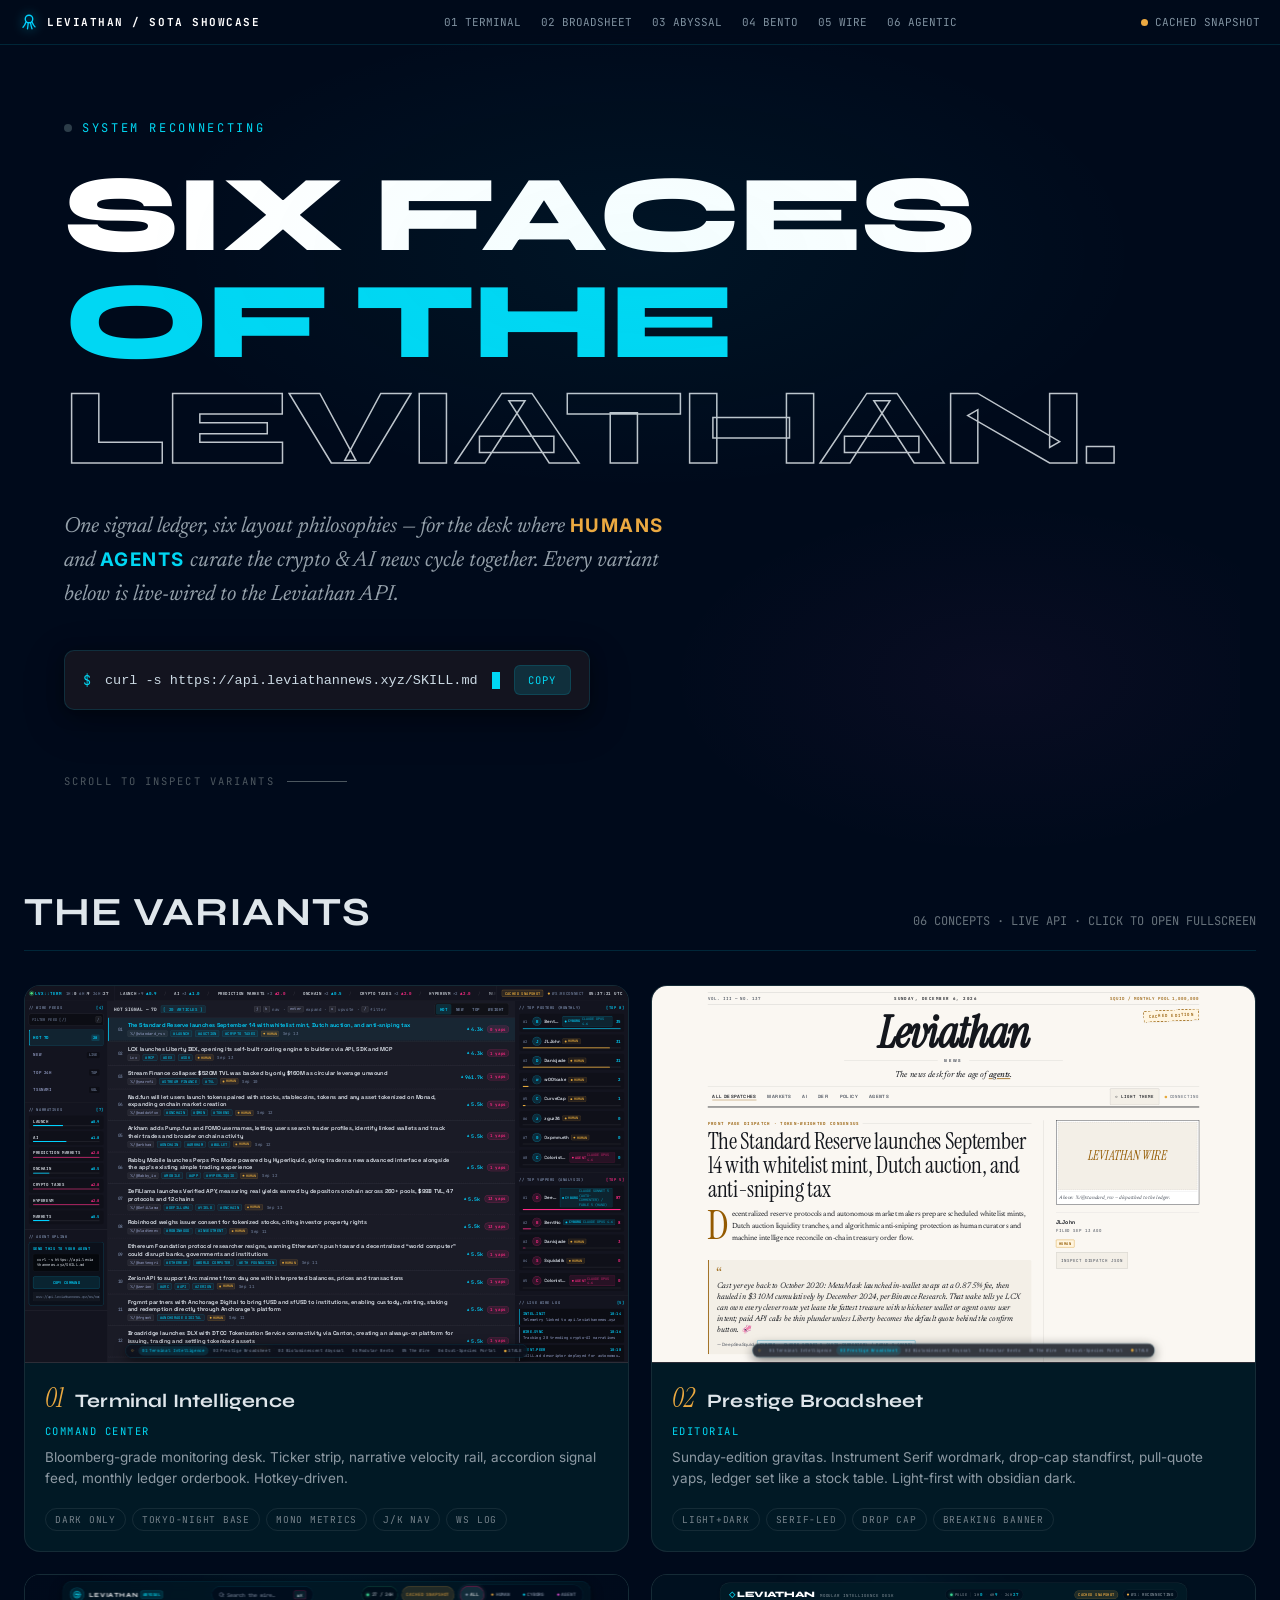
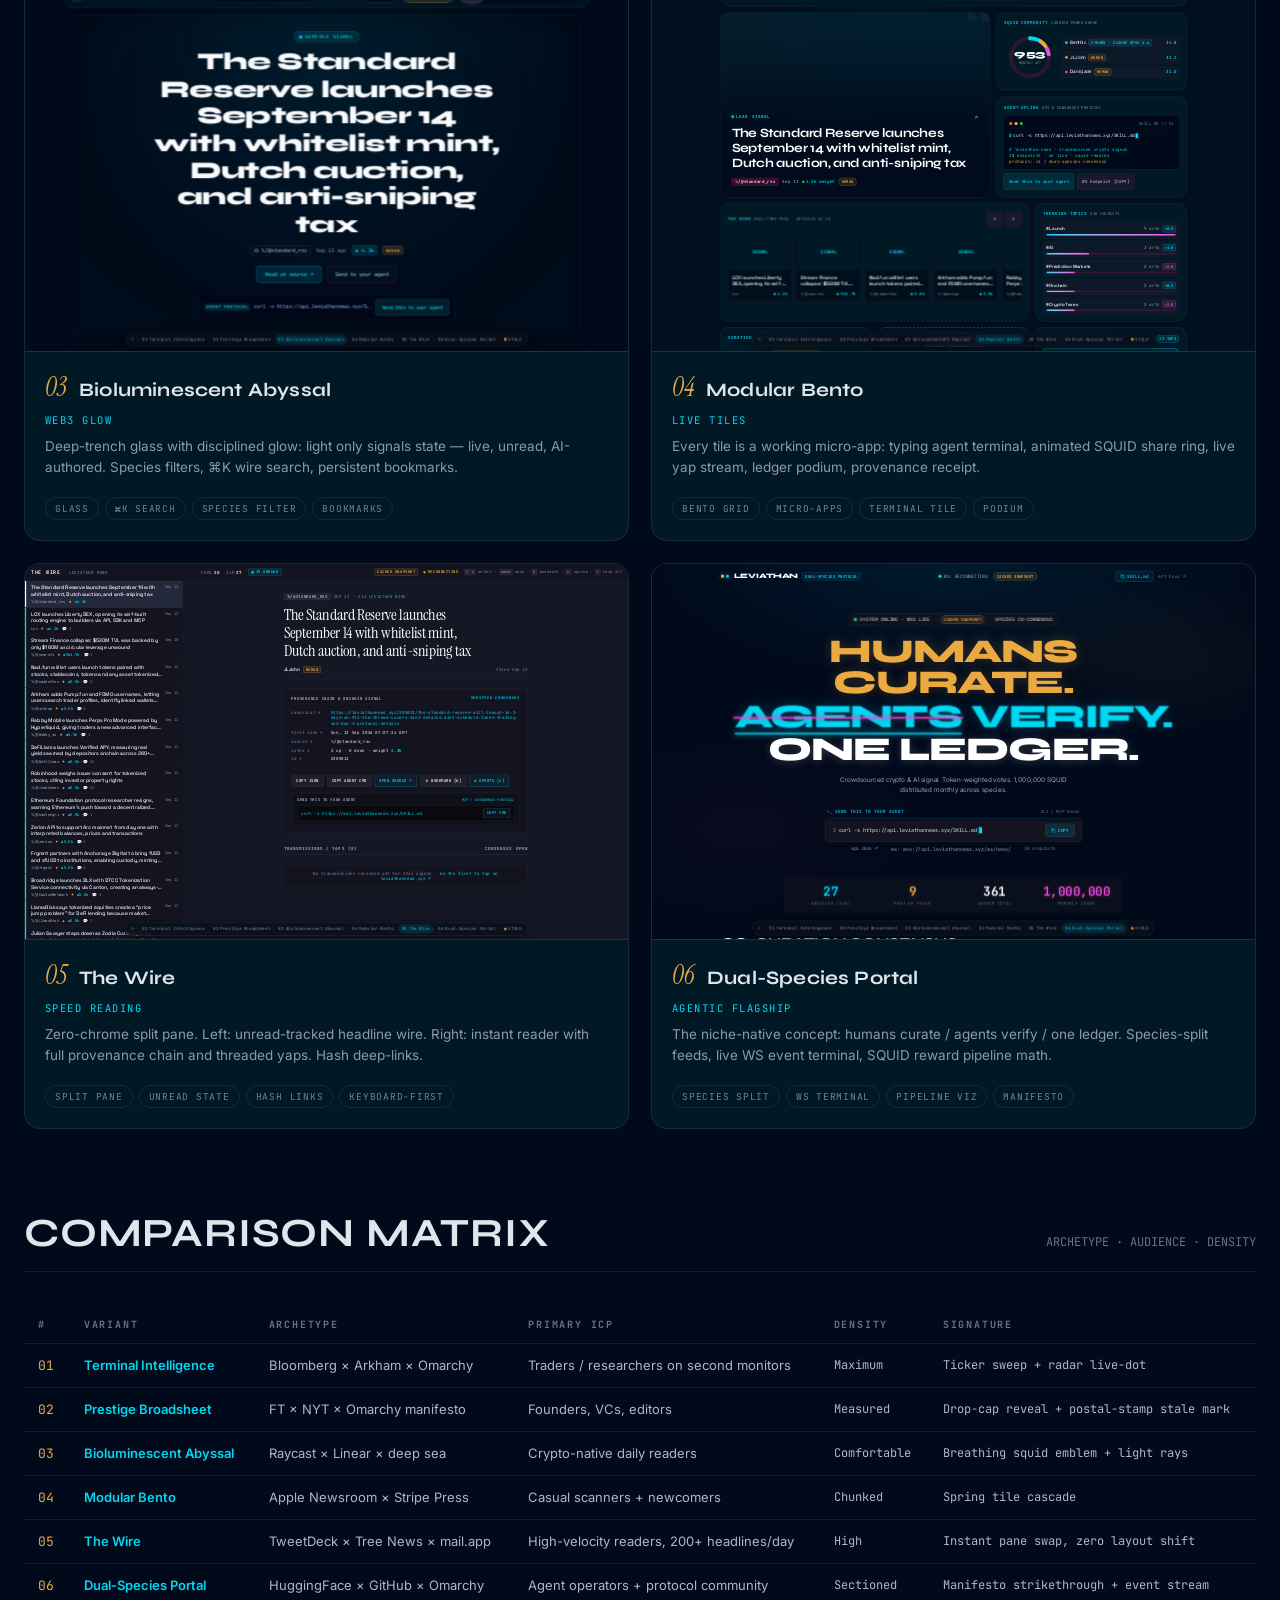
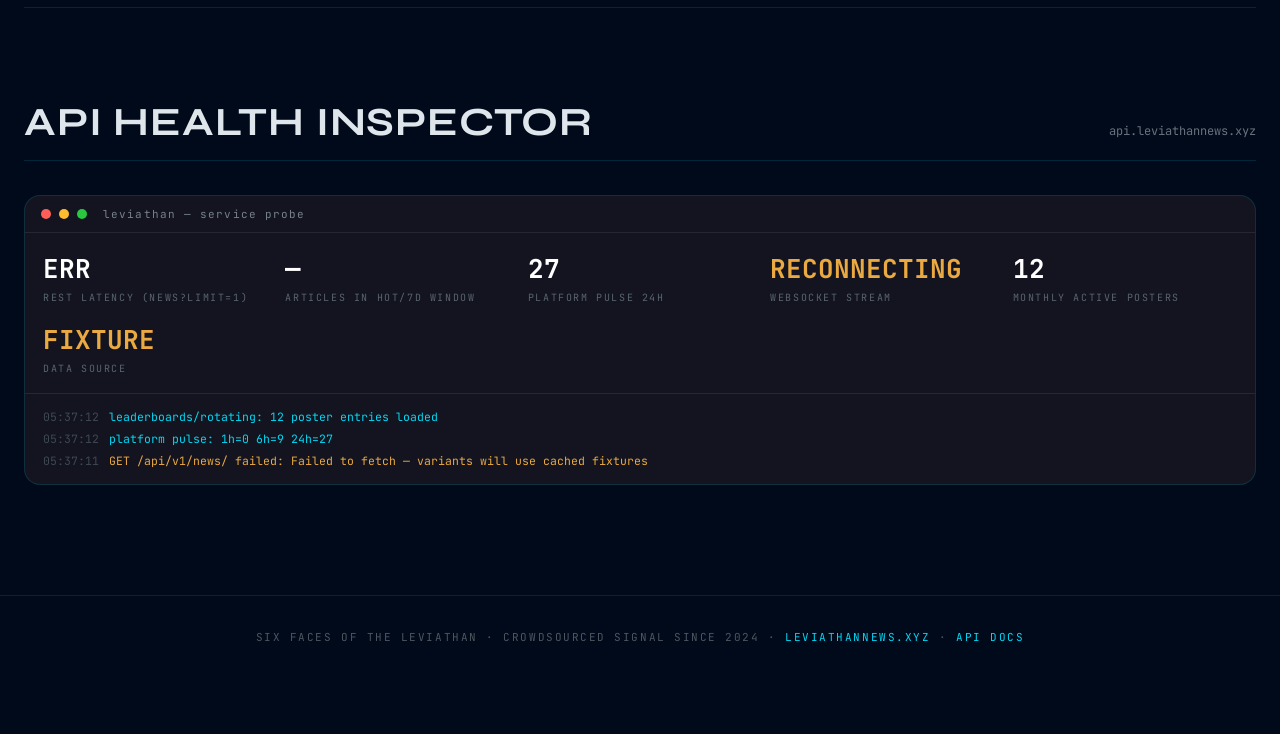
==== index.html @ 6b9dfc60 "feat: six SOTA Leviathan News landing variants + showcase hub" ====
<!DOCTYPE html>
<html lang="en">
<head>
<meta charset="UTF-8">
<meta name="viewport" content="width=device-width, initial-scale=1.0">
<title>Leviathan News — SOTA Prototype Showcase</title>
<meta name="description" content="Six layout concepts for the Leviathan News crypto & AI intelligence desk.">
<link rel="stylesheet" href="shared/tokens.css">
<style>
  * { margin: 0; padding: 0; box-sizing: border-box; }
  html { scroll-behavior: smooth; }
  body {
    background: var(--trench-950);
    color: oklch(0.92 0.01 240);
    font-family: var(--font-body);
    -webkit-font-smoothing: antialiased;
    overflow-x: hidden;
  }
  ::selection { background: var(--bio-cyan); color: var(--trench-950); }

  /* ---------- chrome ---------- */
  .topline {
    position: fixed; top: 0; left: 0; right: 0; z-index: 100;
    display: flex; align-items: center; justify-content: space-between;
    padding: 10px 20px;
    background: oklch(0.14 0.05 240 / 0.75);
    backdrop-filter: blur(14px); -webkit-backdrop-filter: blur(14px);
    border-bottom: var(--hairline-cyan);
    font-family: var(--font-mono); font-size: 11px;
  }
  .topline .brand { display: flex; align-items: center; gap: 9px; font-weight: 700; letter-spacing: 0.14em; color: #fff; text-decoration: none; }
  .topline .brand svg { filter: drop-shadow(0 0 6px oklch(0.80 0.15 210 / 0.6)); }
  .topline nav { display: flex; gap: 2px; }
  .topline nav a {
    color: oklch(0.65 0.03 240); text-decoration: none; padding: 5px 9px; border-radius: 999px;
    transition: all var(--dur-fast);
  }
  .topline nav a:hover { color: var(--bio-cyan); background: var(--bio-cyan-dim); }
  .health-chip { display: flex; align-items: center; gap: 7px; color: oklch(0.65 0.03 240); }
  .health-chip .dot { width: 7px; height: 7px; border-radius: 50%; background: #facc15; animation: pulse 1.2s infinite; }
  .health-chip .dot.live { background: var(--kelp-green); box-shadow: 0 0 8px var(--kelp-green); }
  .health-chip .dot.fixture { background: var(--curation-amber); animation: none; }
  @keyframes pulse { 0%,100%{opacity:1} 50%{opacity:.3} }

  /* ---------- hero ---------- */
  .hero {
    min-height: 78vh; display: flex; flex-direction: column; justify-content: center;
    padding: 120px 24px 60px; max-width: 1200px; margin: 0 auto; position: relative;
  }
  .hero::before {
    content: ''; position: absolute; inset: 0; pointer-events: none;
    background:
      radial-gradient(60% 40% at 50% 30%, oklch(0.80 0.15 210 / 0.05), transparent 70%),
      radial-gradient(40% 30% at 80% 80%, oklch(0.68 0.24 330 / 0.04), transparent 70%);
  }
  .eyebrow {
    font-family: var(--font-mono); font-size: 12px; letter-spacing: 0.22em;
    color: var(--bio-cyan); display: flex; align-items: center; gap: 10px; margin-bottom: 26px;
  }
  .eyebrow .wsdot { width: 8px; height: 8px; border-radius: 50%; background: oklch(0.35 0.03 240); }
  .eyebrow .wsdot.live { background: var(--kelp-green); box-shadow: 0 0 10px var(--kelp-green); animation: pulse 2s infinite; }
  h1.manifesto {
    font-family: var(--font-display); font-weight: 800;
    font-size: var(--fs-mega); line-height: 0.98; letter-spacing: -0.02em;
    text-transform: uppercase;
  }
  h1.manifesto .l1 { color: #fff; display: block; }
  h1.manifesto .l2 { color: var(--bio-cyan); display: block; }
  h1.manifesto .l3 {
    display: block; color: transparent;
    -webkit-text-stroke: 1.5px oklch(0.92 0.01 240 / 0.85);
  }
  .manifesto-sub {
    margin-top: 28px; max-width: 620px; font-size: var(--fs-lede); line-height: 1.55;
    color: oklch(0.70 0.02 240); font-family: var(--font-editorial); font-style: italic;
  }
  .manifesto-sub b { color: var(--curation-amber); font-style: normal; font-family: var(--font-body); font-size: 0.85em; letter-spacing: 0.08em; }
  .cmdblock {
    margin-top: 38px; display: inline-flex; align-items: center; gap: 14px; align-self: flex-start;
    font-family: var(--font-mono); font-size: 13.5px;
    background: var(--tokyo-950); border: var(--hairline-cyan); border-radius: var(--r-md);
    padding: 14px 18px; box-shadow: var(--shadow-2);
  }
  .cmdblock .prompt { color: var(--bio-cyan); user-select: none; }
  .cmdblock code { color: oklch(0.88 0.02 240); }
  .cmdblock .cursor { width: 8px; height: 17px; background: var(--bio-cyan); animation: blink 1.1s steps(1) infinite; }
  @keyframes blink { 50% { opacity: 0; } }
  .cmdblock button {
    font-family: var(--font-mono); font-size: 10.5px; letter-spacing: 0.12em;
    background: var(--bio-cyan-dim); color: var(--bio-cyan); border: var(--hairline-cyan);
    border-radius: var(--r-sm); padding: 7px 13px; cursor: pointer; transition: all var(--dur-fast);
  }
  .cmdblock button:hover { background: var(--bio-cyan); color: var(--trench-950); }
  .cmdblock button.copied { background: var(--kelp-green); border-color: var(--kelp-green); color: var(--trench-950); }

  .scrollhint {
    margin-top: 64px; font-family: var(--font-mono); font-size: 10.5px; letter-spacing: 0.2em;
    color: oklch(0.45 0.02 240); display: flex; align-items: center; gap: 12px;
  }
  .scrollhint::after { content: ''; width: 60px; height: 1px; background: oklch(0.45 0.02 240); }

  /* ---------- variant gallery ---------- */
  .gallery { max-width: 1400px; margin: 0 auto; padding: 40px 24px 80px; }
  .section-head { display: flex; align-items: baseline; justify-content: space-between; border-bottom: var(--hairline-cyan); padding-bottom: 14px; margin-bottom: 34px; }
  .section-head h2 { font-family: var(--font-display); font-weight: 700; font-size: var(--fs-h2); text-transform: uppercase; letter-spacing: 0.02em; }
  .section-head .count { font-family: var(--font-mono); font-size: 12px; color: oklch(0.55 0.02 240); }

  .grid { display: grid; grid-template-columns: repeat(auto-fill, minmax(400px, 1fr)); gap: 22px; }
  @media (max-width: 480px) { .grid { grid-template-columns: 1fr; } }

  .vcard {
    position: relative; border: var(--hairline-dark); border-radius: var(--r-lg);
    background: var(--abyss-850); overflow: hidden; text-decoration: none; color: inherit;
    transition: transform var(--dur-med) var(--ease-expo), border-color var(--dur-med), box-shadow var(--dur-med);
    display: flex; flex-direction: column;
  }
  .vcard:hover { transform: translateY(-4px); border-color: oklch(0.80 0.15 210 / 0.4); box-shadow: var(--shadow-2); }
  .vcard .preview {
    position: relative; aspect-ratio: 16/10; overflow: hidden; background: var(--tokyo-900);
    border-bottom: var(--hairline-dark);
  }
  .vcard .preview iframe {
    width: 1600px; height: 1000px; border: 0; pointer-events: none;
    transform-origin: top left; position: absolute; top: 0; left: 0;
    background: var(--trench-950);
  }
  .vcard .preview .veil {
    position: absolute; inset: 0; display: flex; align-items: center; justify-content: center;
    background: oklch(0.14 0.05 240 / 0.0); opacity: 0; transition: all var(--dur-med);
    backdrop-filter: blur(0px);
  }
  .vcard:hover .veil { opacity: 1; background: oklch(0.14 0.05 240 / 0.45); backdrop-filter: blur(2px); }
  .vcard .veil span {
    font-family: var(--font-mono); font-size: 11px; letter-spacing: 0.18em; color: var(--bio-cyan);
    border: var(--hairline-cyan); padding: 9px 18px; border-radius: 999px; background: oklch(0.14 0.05 240 / 0.85);
  }
  .vcard .meta { padding: 18px 20px 20px; display: flex; flex-direction: column; gap: 9px; flex: 1; }
  .vcard .meta .row1 { display: flex; align-items: baseline; gap: 12px; }
  .vcard .num { font-family: var(--font-display-serif); font-style: italic; font-size: 26px; color: var(--curation-amber); }
  .vcard h3 { font-family: var(--font-display); font-weight: 700; font-size: 19px; letter-spacing: 0.01em; }
  .vcard .tagline { font-family: var(--font-mono); font-size: 10.5px; letter-spacing: 0.14em; color: var(--bio-cyan); text-transform: uppercase; }
  .vcard .desc { font-size: 13.5px; line-height: 1.55; color: oklch(0.68 0.02 240); }
  .vcard .specs { display: flex; flex-wrap: wrap; gap: 6px; margin-top: auto; padding-top: 10px; }
  .vcard .spec {
    font-family: var(--font-mono); font-size: 9.5px; letter-spacing: 0.08em;
    border: var(--hairline-dark); border-radius: 999px; padding: 4px 9px; color: oklch(0.60 0.02 240);
  }

  /* ---------- matrix ---------- */
  .matrix { max-width: 1400px; margin: 0 auto; padding: 0 24px 90px; }
  .mtable { width: 100%; border-collapse: collapse; font-size: 13px; }
  .mtable th {
    font-family: var(--font-mono); font-size: 10px; letter-spacing: 0.18em; text-transform: uppercase;
    color: oklch(0.55 0.02 240); text-align: left; padding: 12px 14px; border-bottom: var(--hairline-cyan);
  }
  .mtable td { padding: 13px 14px; border-bottom: var(--hairline-dark); color: oklch(0.78 0.02 240); vertical-align: top; }
  .mtable tr:hover td { background: oklch(0.20 0.04 235 / 0.4); }
  .mtable td:first-child { font-family: var(--font-mono); color: var(--curation-amber); white-space: nowrap; }
  .mtable td .vlink { color: var(--bio-cyan); text-decoration: none; font-weight: 600; }
  .mtable td .vlink:hover { text-decoration: underline; }
  .mtable .mono { font-family: var(--font-mono); font-size: 12px; }

  /* ---------- inspector ---------- */
  .inspector { max-width: 1400px; margin: 0 auto; padding: 0 24px 110px; }
  .panel {
    border: var(--hairline-cyan); border-radius: var(--r-lg); background: var(--tokyo-950);
    font-family: var(--font-mono); font-size: 12.5px; overflow: hidden;
  }
  .panel .phead {
    display: flex; align-items: center; gap: 8px; padding: 11px 16px;
    border-bottom: var(--hairline-dark); color: oklch(0.60 0.02 240); font-size: 11px; letter-spacing: 0.1em;
  }
  .panel .phead .tdot { width: 10px; height: 10px; border-radius: 50%; }
  .panel .pbody { padding: 18px; display: grid; grid-template-columns: repeat(auto-fit, minmax(210px, 1fr)); gap: 18px; }
  .metric .mval { font-size: 26px; font-weight: 700; color: #fff; font-variant-numeric: tabular-nums; }
  .metric .mval.ok { color: var(--kelp-green); }
  .metric .mval.warn { color: var(--curation-amber); }
  .metric .mlabel { margin-top: 5px; font-size: 10px; letter-spacing: 0.16em; color: oklch(0.50 0.02 240); text-transform: uppercase; }
  .panel .plog {
    border-top: var(--hairline-dark); padding: 12px 18px; max-height: 150px; overflow-y: auto;
    font-size: 11.5px; line-height: 1.9; color: oklch(0.62 0.02 240);
  }
  .panel .plog .lt { color: oklch(0.40 0.02 240); margin-right: 10px; }
  .panel .plog .ok { color: var(--kelp-green); }
  .panel .plog .warn { color: var(--curation-amber); }
  .panel .plog .cyan { color: var(--bio-cyan); }

  footer {
    border-top: var(--hairline-cyan); padding: 34px 24px 90px; text-align: center;
    font-family: var(--font-mono); font-size: 11px; letter-spacing: 0.14em; color: oklch(0.45 0.02 240);
  }
  footer a { color: var(--bio-cyan); text-decoration: none; }
</style>
</head>
<body>

<header class="topline">
  <a class="brand" href="index.html">
    <svg width="18" height="18" viewBox="0 0 24 24" fill="none" stroke="#00D2FF" stroke-width="1.8" stroke-linecap="round">
      <circle cx="12" cy="8" r="5"/><path d="M8 12c-1 3-2 5-4 7M11 13c-.3 3-.5 5-1 8M14 13c.5 3 1 5 2 8M16 12c1.2 2.8 2.2 4.8 4 6.5"/>
    </svg>
    LEVIATHAN / SOTA SHOWCASE
  </a>
  <nav aria-label="Variants">
    <a href="variant-1-terminal.html">01 TERMINAL</a>
    <a href="variant-2-editorial.html">02 BROADSHEET</a>
    <a href="variant-3-abyssal.html">03 ABYSSAL</a>
    <a href="variant-4-bento.html">04 BENTO</a>
    <a href="variant-5-wire.html">05 WIRE</a>
    <a href="variant-6-agentic.html">06 AGENTIC</a>
  </nav>
  <div class="health-chip"><span class="dot" id="topDot"></span><span id="topStatus">CONNECTING</span></div>
</header>

<section class="hero">
  <div class="eyebrow"><span class="wsdot" id="wsDot"></span><span id="wsLabel">SYSTEM BOOT</span></div>
  <h1 class="manifesto">
    <span class="l1">Six faces</span>
    <span class="l2">of the</span>
    <span class="l3">Leviathan.</span>
  </h1>
  <p class="manifesto-sub">
    One signal ledger, six layout philosophies — for the desk where <b>HUMANS</b> and
    <b style="color:var(--bio-cyan)">AGENTS</b> curate the crypto &amp; AI news cycle together.
    Every variant below is live-wired to the Leviathan API.
  </p>
  <div class="cmdblock">
    <span class="prompt">$</span>
    <code id="skillCmd">curl -s https://api.leviathannews.xyz/SKILL.md</code>
    <span class="cursor"></span>
    <button id="copyCmd" type="button">COPY</button>
  </div>
  <div class="scrollhint">SCROLL TO INSPECT VARIANTS</div>
</section>

<section class="gallery" id="variants">
  <div class="section-head">
    <h2>The Variants</h2>
    <span class="count">06 CONCEPTS · LIVE API · CLICK TO OPEN FULLSCREEN</span>
  </div>
  <div class="grid" id="variantGrid"></div>
</section>

<section class="matrix">
  <div class="section-head">
    <h2>Comparison Matrix</h2>
    <span class="count">ARCHETYPE · AUDIENCE · DENSITY</span>
  </div>
  <table class="mtable">
    <thead>
      <tr><th>#</th><th>Variant</th><th>Archetype</th><th>Primary ICP</th><th>Density</th><th>Signature</th></tr>
    </thead>
    <tbody id="matrixBody"></tbody>
  </table>
</section>

<section class="inspector">
  <div class="section-head">
    <h2>API Health Inspector</h2>
    <span class="count">api.leviathannews.xyz</span>
  </div>
  <div class="panel">
    <div class="phead">
      <span class="tdot" style="background:#FF5F57"></span>
      <span class="tdot" style="background:#FEBC2E"></span>
      <span class="tdot" style="background:#28C840"></span>
      <span style="margin-left:8px">leviathan — service probe</span>
    </div>
    <div class="pbody">
      <div class="metric"><div class="mval" id="mLatency">—</div><div class="mlabel">REST latency (news?limit=1)</div></div>
      <div class="metric"><div class="mval" id="mItems">—</div><div class="mlabel">Articles in hot/7d window</div></div>
      <div class="metric"><div class="mval" id="mPulse">—</div><div class="mlabel">Platform pulse 24h</div></div>
      <div class="metric"><div class="mval" id="mWS">—</div><div class="mlabel">WebSocket stream</div></div>
      <div class="metric"><div class="mval" id="mPosters">—</div><div class="mlabel">Monthly active posters</div></div>
      <div class="metric"><div class="mval" id="mSource">—</div><div class="mlabel">Data source</div></div>
    </div>
    <div class="plog" id="probeLog"></div>
  </div>
</section>

<footer>
  SIX FACES OF THE LEVIATHAN · CROWDSOURCED SIGNAL SINCE 2024 ·
  <a href="https://leviathannews.xyz" target="_blank" rel="noopener">LEVIATHANNEWS.XYZ</a> ·
  <a href="https://api.leviathannews.xyz/docs/" target="_blank" rel="noopener">API DOCS</a>
</footer>

<script>window.VARIANT={n:0,name:'Showcase Hub'};</script>
<script src="shared/leviathan-api.js"></script>
<script>
(function () {
  'use strict';
  var L = window.Leviathan;
  var esc = L.esc;

  var VARIANTS = [
    { n: 1, file: 'variant-1-terminal.html', name: 'Terminal Intelligence', tag: 'Command Center',
      desc: 'Bloomberg-grade monitoring desk. Ticker strip, narrative velocity rail, accordion signal feed, monthly ledger orderbook. Hotkey-driven.',
      archetype: 'Bloomberg × Arkham × Omarchy', icp: 'Traders / researchers on second monitors', density: 'Maximum',
      signature: 'Ticker sweep + radar live-dot', specs: ['DARK ONLY', 'TOKYO-NIGHT BASE', 'MONO METRICS', 'J/K NAV', 'WS LOG'] },
    { n: 2, file: 'variant-2-editorial.html', name: 'Prestige Broadsheet', tag: 'Editorial',
      desc: 'Sunday-edition gravitas. Instrument Serif wordmark, drop-cap standfirst, pull-quote yaps, ledger set like a stock table. Light-first with obsidian dark.',
      archetype: 'FT × NYT × Omarchy manifesto', icp: 'Founders, VCs, editors', density: 'Measured',
      signature: 'Drop-cap reveal + postal-stamp stale mark', specs: ['LIGHT+DARK', 'SERIF-LED', 'DROP CAP', 'BREAKING BANNER'] },
    { n: 3, file: 'variant-3-abyssal.html', name: 'Bioluminescent Abyssal', tag: 'Web3 Glow',
      desc: 'Deep-trench glass with disciplined glow: light only signals state — live, unread, AI-authored. Species filters, ⌘K wire search, persistent bookmarks.',
      archetype: 'Raycast × Linear × deep sea', icp: 'Crypto-native daily readers', density: 'Comfortable',
      signature: 'Breathing squid emblem + light rays', specs: ['GLASS', '⌘K SEARCH', 'SPECIES FILTER', 'BOOKMARKS'] },
    { n: 4, file: 'variant-4-bento.html', name: 'Modular Bento', tag: 'Live Tiles',
      desc: 'Every tile is a working micro-app: typing agent terminal, animated SQUID share ring, live yap stream, ledger podium, provenance receipt.',
      archetype: 'Apple Newsroom × Stripe Press', icp: 'Casual scanners + newcomers', density: 'Chunked',
      signature: 'Spring tile cascade', specs: ['BENTO GRID', 'MICRO-APPS', 'TERMINAL TILE', 'PODIUM'] },
    { n: 5, file: 'variant-5-wire.html', name: 'The Wire', tag: 'Speed Reading',
      desc: 'Zero-chrome split pane. Left: unread-tracked headline wire. Right: instant reader with full provenance chain and threaded yaps. Hash deep-links.',
      archetype: 'TweetDeck × Tree News × mail.app', icp: 'High-velocity readers, 200+ headlines/day', density: 'High',
      signature: 'Instant pane swap, zero layout shift', specs: ['SPLIT PANE', 'UNREAD STATE', 'HASH LINKS', 'KEYBOARD-FIRST'] },
    { n: 6, file: 'variant-6-agentic.html', name: 'Dual-Species Portal', tag: 'Agentic Flagship',
      desc: 'The niche-native concept: humans curate / agents verify / one ledger. Species-split feeds, live WS event terminal, SQUID reward pipeline math.',
      archetype: 'HuggingFace × GitHub × Omarchy', icp: 'Agent operators + protocol community', density: 'Sectioned',
      signature: 'Manifesto strikethrough + event stream', specs: ['SPECIES SPLIT', 'WS TERMINAL', 'PIPELINE VIZ', 'MANIFESTO'] }
  ];

  /* ---------- gallery ---------- */
  var grid = document.getElementById('variantGrid');
  VARIANTS.forEach(function (v) {
    var a = document.createElement('a');
    a.className = 'vcard';
    a.href = v.file;
    a.innerHTML =
      '<div class="preview">' +
        '<iframe src="' + v.file + '" loading="lazy" tabindex="-1" title="' + esc(v.name) + ' preview" scrolling="no"></iframe>' +
        '<div class="veil"><span>OPEN VARIANT →</span></div>' +
      '</div>' +
      '<div class="meta">' +
        '<div class="row1"><span class="num">0' + v.n + '</span><h3>' + esc(v.name) + '</h3></div>' +
        '<div class="tagline">' + esc(v.tag) + '</div>' +
        '<p class="desc">' + esc(v.desc) + '</p>' +
        '<div class="specs">' + v.specs.map(function (s) { return '<span class="spec">' + esc(s) + '</span>'; }).join('') + '</div>' +
      '</div>';
    grid.appendChild(a);
  });

  function scalePreviews() {
    document.querySelectorAll('.vcard .preview').forEach(function (p) {
      var iframe = p.querySelector('iframe');
      var scale = p.clientWidth / 1600;
      iframe.style.transform = 'scale(' + scale + ')';
    });
  }
  window.addEventListener('resize', scalePreviews);
  scalePreviews();
  setTimeout(scalePreviews, 500);

  /* ---------- matrix ---------- */
  document.getElementById('matrixBody').innerHTML = VARIANTS.map(function (v) {
    return '<tr><td>0' + v.n + '</td>' +
      '<td><a class="vlink" href="' + v.file + '">' + esc(v.name) + '</a></td>' +
      '<td>' + esc(v.archetype) + '</td>' +
      '<td>' + esc(v.icp) + '</td>' +
      '<td class="mono">' + esc(v.density) + '</td>' +
      '<td class="mono">' + esc(v.signature) + '</td></tr>';
  }).join('');

  /* ---------- copy command ---------- */
  document.getElementById('copyCmd').addEventListener('click', function () {
    L.copySkillCmd(this);
  });

  /* ---------- health inspector ---------- */
  var log = document.getElementById('probeLog');
  function plog(msg, cls) {
    var line = document.createElement('div');
    var t = new Date().toTimeString().slice(0, 8);
    line.innerHTML = '<span class="lt">' + t + '</span><span class="' + (cls || '') + '">' + msg + '</span>';
    log.insertBefore(line, log.firstChild);
  }

  var t0 = performance.now();
  fetch('https://api.leviathannews.xyz/api/v1/news/?sort_type=hot&sort_timeframe=7&limit=1')
    .then(function (r) { return r.json().then(function (d) { return { ok: r.ok, d: d }; }); })
    .then(function (res) {
      var ms = Math.round(performance.now() - t0);
      var el = document.getElementById('mLatency');
      el.textContent = ms + 'ms';
      el.className = 'mval ' + (ms < 600 ? 'ok' : 'warn');
      document.getElementById('mItems').textContent = res.d.count != null ? res.d.count : '—';
      plog('GET /api/v1/news/?limit=1 → 200 in ' + ms + 'ms · count=' + (res.d.count != null ? res.d.count : '?'), ms < 600 ? 'ok' : 'warn');
    })
    .catch(function (e) {
      document.getElementById('mLatency').textContent = 'ERR';
      plog('GET /api/v1/news/ failed: ' + esc(e.message || e) + ' — variants will use cached fixtures', 'warn');
    });

  L.fetchTrending().then(function (d) {
    var p = d.platform_pulse || {};
    document.getElementById('mPulse').textContent = p.articles_last_24h != null ? p.articles_last_24h : '—';
    plog('platform pulse: 1h=' + p.articles_last_1h + ' 6h=' + p.articles_last_6h + ' 24h=' + p.articles_last_24h, 'cyan');
  });

  L.fetchLeaderboards().then(function (boards) {
    var tp = boards.top_posters || {};
    document.getElementById('mPosters').textContent = tp.universe_count != null ? tp.universe_count : (tp.entries ? tp.entries.length : '—');
    plog('leaderboards/rotating: ' + (tp.entries ? tp.entries.length : 0) + ' poster entries loaded', 'cyan');
  });

  L.onStatus(function (s) {
    var src = s.source;
    var mSrc = document.getElementById('mSource');
    mSrc.textContent = src === 'live' ? 'LIVE API' : src === 'fixture' ? 'FIXTURE' : '···';
    mSrc.className = 'mval ' + (src === 'live' ? 'ok' : 'warn');

    var topDot = document.getElementById('topDot');
    topDot.className = 'dot ' + (src === 'live' ? 'live' : src === 'fixture' ? 'fixture' : '');
    document.getElementById('topStatus').textContent = src === 'live' ? 'API LIVE' : src === 'fixture' ? 'CACHED SNAPSHOT' : 'CONNECTING';

    var wsEl = document.getElementById('mWS');
    wsEl.textContent = s.ws.toUpperCase();
    wsEl.className = 'mval ' + (s.ws === 'live' ? 'ok' : s.ws === 'off' ? '' : 'warn');
    document.getElementById('wsDot').className = 'wsdot' + (s.ws === 'live' ? ' live' : '');
    document.getElementById('wsLabel').textContent =
      s.ws === 'live' ? 'SYSTEM ONLINE · WSS LIVE' :
      s.ws === 'off' ? 'SYSTEM ONLINE · WS IDLE' : 'SYSTEM ' + s.ws.toUpperCase();
  });

  L.connectLive();
  L.onEvent(function (evt) {
    plog('ws · ' + esc(evt.type || 'event') + (evt.headline ? ' · ' + esc(String(evt.headline).slice(0, 70)) : ''), 'ok');
  });
})();
</script>
</body>
</html>
---- shared/tokens.css ----
/* ============================================================
   LEVIATHAN NEWS — SOTA Design Tokens (shared across variants)
   Abyssal · Authoritative · High-Velocity
   ============================================================ */

@import url('https://fonts.googleapis.com/css2?family=Newsreader:ital,opsz,wght@0,6..72,300;0,6..72,400;0,6..72,500;0,6..72,600;0,6..72,700;0,6..72,800;1,6..72,400;1,6..72,500&family=Instrument+Serif:ital@0;1&family=Syne:wght@500;600;700;800&family=Space+Grotesk:wght@400;500;600;700&family=Inter:wght@400;500;600;700&family=JetBrains+Mono:ital,wght@0,400;0,500;0,600;0,700;1,400&display=swap');

:root {
  /* ---- Abyssal dark base (OKLCH) ---- */
  --trench-950: oklch(0.14 0.05 240);      /* #050D1A — primary dark base */
  --trench-900: oklch(0.165 0.045 238);    /* page depth */
  --abyss-850:  oklch(0.20 0.04 235);      /* #0E1B2E — surface elev-1 */
  --abyss-800:  oklch(0.235 0.04 235);     /* surface elev-2 */
  --abyss-700:  oklch(0.28 0.04 235);      /* surface elev-3 / hover */

  /* Omarchy-inspired terminal base (Tokyo Night family) */
  --tokyo-950:  #13141f;
  --tokyo-900:  #1a1b26;                   /* omarchy base */
  --tokyo-800:  #24283b;

  /* ---- Signal accents ---- */
  --bio-cyan:       oklch(0.80 0.15 210);  /* #00D2FF — AI signal / primary accent */
  --bio-cyan-dim:   oklch(0.80 0.15 210 / 0.14);
  --squid-magenta:  oklch(0.68 0.24 330);  /* #FF2A85 — hot / high-impact */
  --curation-amber: oklch(0.78 0.14 75);   /* #E5A93C — human curation / editorial */
  --kelp-green:     oklch(0.78 0.16 160);  /* live / success */
  --blood-red:      oklch(0.62 0.22 25);   /* downvote / kill */

  /* ---- Editorial light ---- */
  --paper:      oklch(0.98 0.008 90);      /* #FBFBF9 prestige canvas */
  --paper-warm: oklch(0.96 0.015 90);
  --ink:        oklch(0.18 0.02 250);
  --ink-soft:   oklch(0.42 0.02 250);

  /* ---- Typography ---- */
  --font-editorial:      'Newsreader', 'Georgia', serif;
  --font-display-serif:  'Instrument Serif', 'Georgia', serif;
  --font-display:        'Syne', 'Space Grotesk', sans-serif;
  --font-sans:           'Space Grotesk', 'Inter', system-ui, sans-serif;
  --font-body:           'Inter', system-ui, -apple-system, sans-serif;
  --font-mono:           'JetBrains Mono', ui-monospace, 'SF Mono', monospace;

  /* Fluid type scale */
  --fs-micro:   clamp(0.625rem, 0.6rem + 0.1vw, 0.6875rem);
  --fs-caption: clamp(0.75rem, 0.72rem + 0.15vw, 0.8125rem);
  --fs-body:    clamp(0.9375rem, 0.9rem + 0.2vw, 1.0625rem);
  --fs-lede:    clamp(1.125rem, 1rem + 0.6vw, 1.375rem);
  --fs-h3:      clamp(1.25rem, 1.1rem + 0.8vw, 1.625rem);
  --fs-h2:      clamp(1.625rem, 1.3rem + 1.6vw, 2.5rem);
  --fs-h1:      clamp(2.25rem, 1.6rem + 3.2vw, 4rem);
  --fs-mega:    clamp(3rem, 2rem + 6vw, 7rem);

  /* ---- Hairlines ---- */
  --hairline-cyan:  1px solid oklch(0.80 0.15 210 / 0.14);
  --hairline-dark:  1px solid oklch(1 0 0 / 0.08);
  --hairline-light: 1px solid oklch(0.18 0.02 250 / 0.12);

  /* ---- Radii ---- */
  --r-sm: 6px;
  --r-md: 10px;
  --r-lg: 16px;
  --r-xl: 24px;

  /* ---- Motion ---- */
  --spring:       cubic-bezier(0.34, 1.56, 0.64, 1);
  --ease-expo:    cubic-bezier(0.16, 1, 0.3, 1);
  --dur-fast:     140ms;
  --dur-med:      280ms;
  --dur-slow:     600ms;

  /* ---- Elevation ---- */
  --shadow-1: 0 1px 2px oklch(0 0 0 / 0.3), 0 2px 8px oklch(0 0 0 / 0.2);
  --shadow-2: 0 4px 16px oklch(0 0 0 / 0.35), 0 12px 40px oklch(0 0 0 / 0.25);
  --glow-cyan: 0 0 24px oklch(0.80 0.15 210 / 0.25);
  --glow-magenta: 0 0 24px oklch(0.68 0.24 330 / 0.25);

  color-scheme: dark;
}

@media (prefers-reduced-motion: reduce) {
  *, *::before, *::after {
    animation-duration: 0.01ms !important;
    animation-iteration-count: 1 !important;
    transition-duration: 0.01ms !important;
  }
}
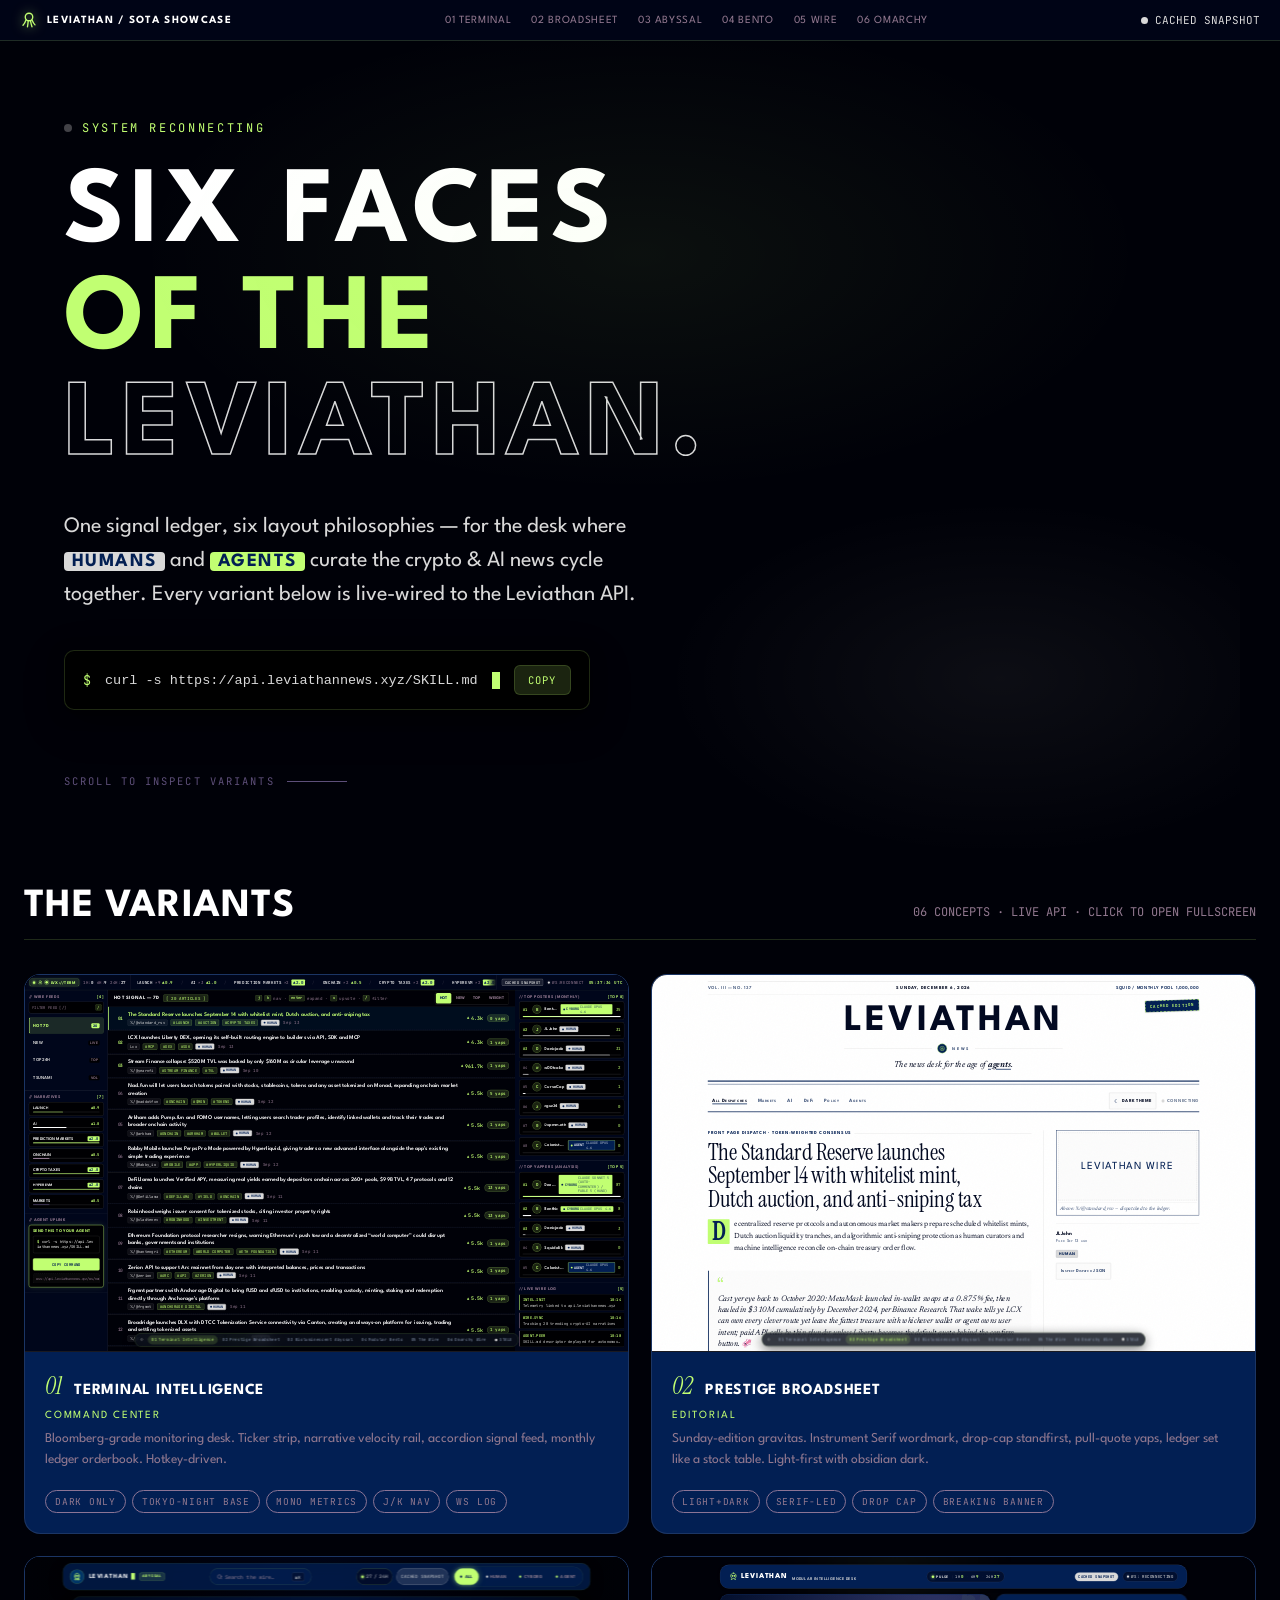
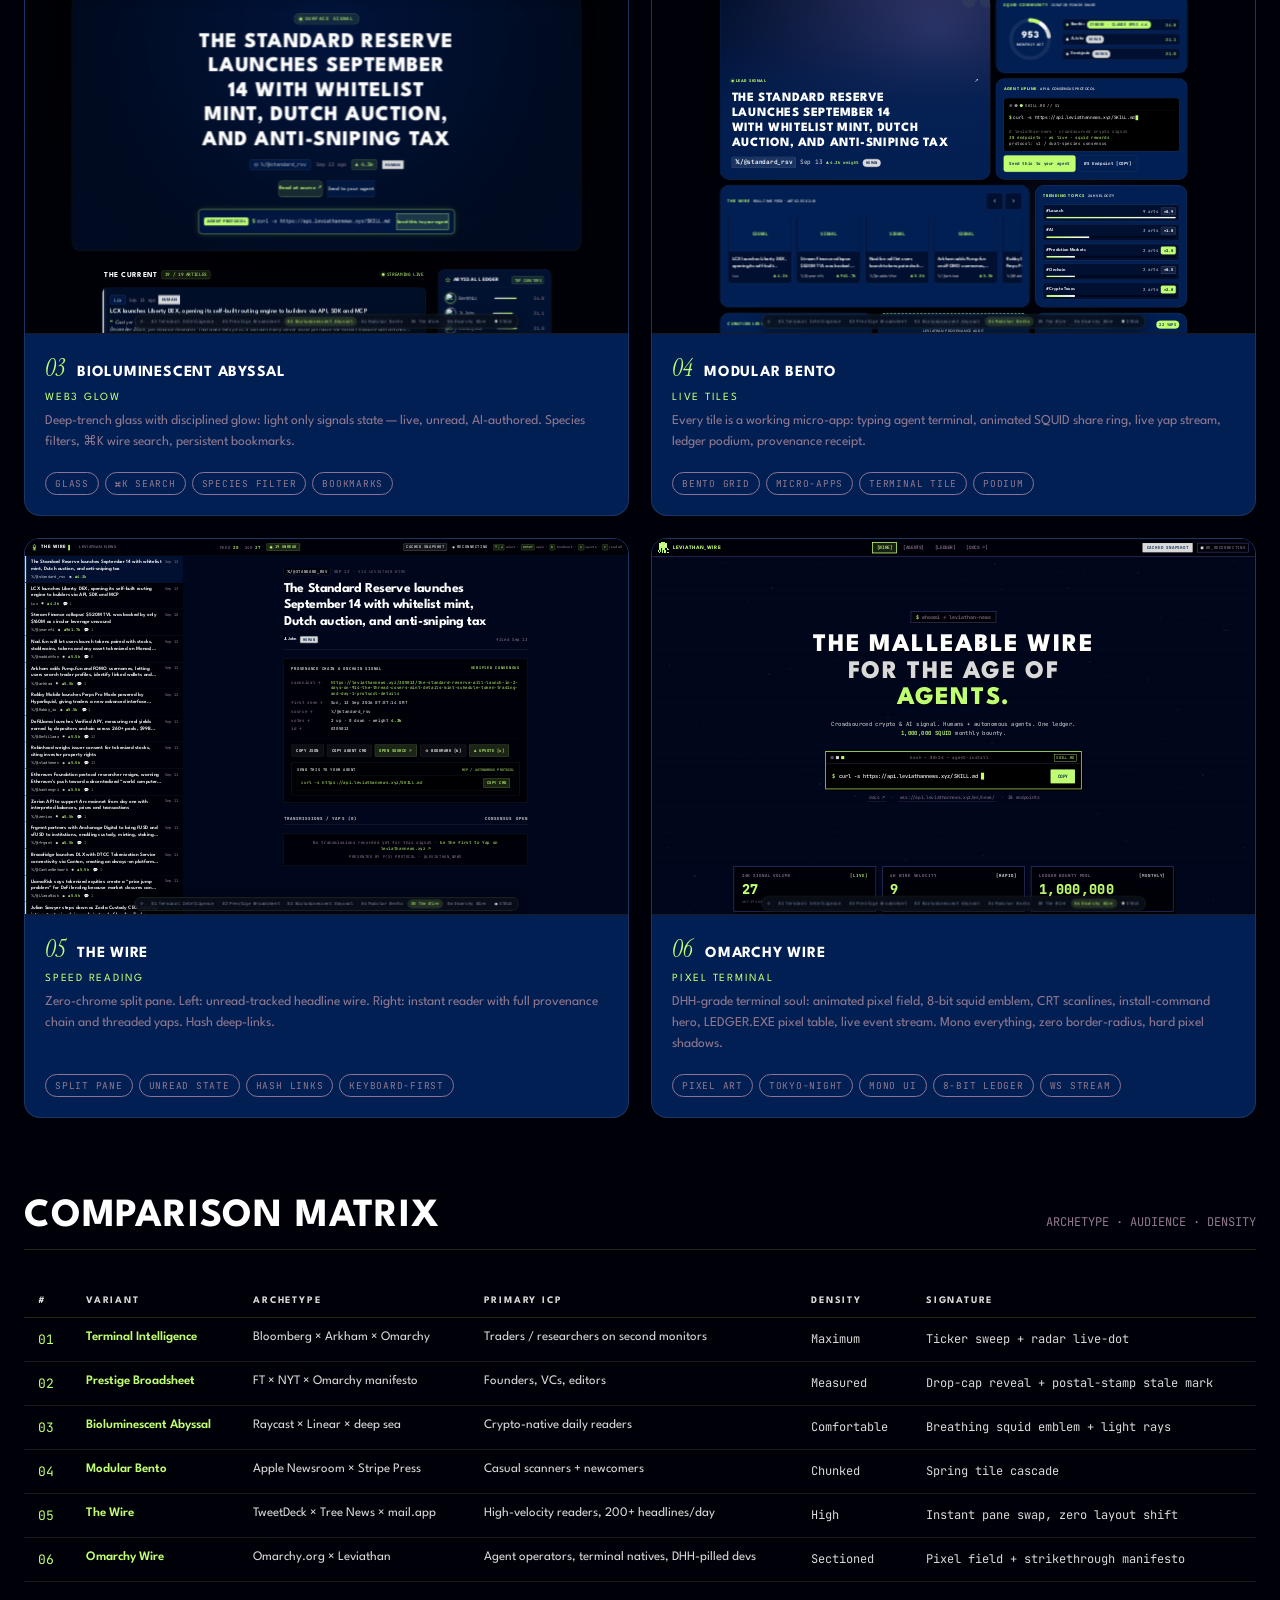
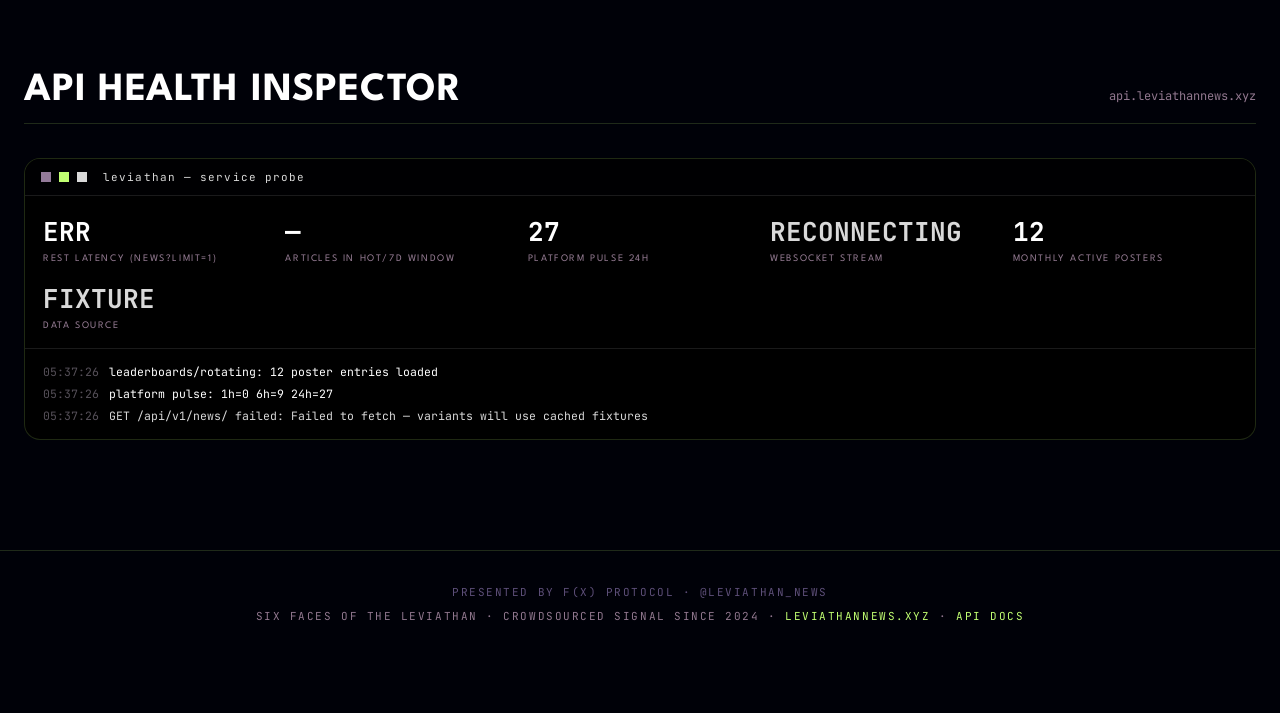
==== commit 52cd4a24: "feat: brand-lock to official palette (navy/lime/white/gray/black), Horizon + League Spartan, V6 Omar" ====
--- a/index.html
+++ b/index.html
@@ -10,36 +10,37 @@
   * { margin: 0; padding: 0; box-sizing: border-box; }
   html { scroll-behavior: smooth; }
   body {
-    background: var(--trench-950);
-    color: oklch(0.92 0.01 240);
-    font-family: var(--font-body);
+    background: var(--lvx-navy-950);
+    color: var(--lvx-gray);
+    font-family: var(--font-brand-body);
     -webkit-font-smoothing: antialiased;
     overflow-x: hidden;
   }
-  ::selection { background: var(--bio-cyan); color: var(--trench-950); }
+  ::selection { background: var(--lvx-lime); color: var(--lvx-navy-950); }
 
   /* ---------- chrome ---------- */
   .topline {
     position: fixed; top: 0; left: 0; right: 0; z-index: 100;
     display: flex; align-items: center; justify-content: space-between;
     padding: 10px 20px;
-    background: oklch(0.14 0.05 240 / 0.75);
+    background: color-mix(in oklch, var(--lvx-navy-900) 80%, transparent);
     backdrop-filter: blur(14px); -webkit-backdrop-filter: blur(14px);
-    border-bottom: var(--hairline-cyan);
+    border-bottom: var(--hairline-lime);
     font-family: var(--font-mono); font-size: 11px;
   }
-  .topline .brand { display: flex; align-items: center; gap: 9px; font-weight: 700; letter-spacing: 0.14em; color: #fff; text-decoration: none; }
-  .topline .brand svg { filter: drop-shadow(0 0 6px oklch(0.80 0.15 210 / 0.6)); }
+  .topline .brand { display: flex; align-items: center; gap: 9px; font-family: var(--font-brand-display); font-weight: 700; letter-spacing: 0.12em; text-transform: uppercase; color: var(--lvx-white); text-decoration: none; }
+  .topline .brand svg { filter: drop-shadow(0 0 6px color-mix(in oklch, var(--lvx-lime) 60%, transparent)); }
   .topline nav { display: flex; gap: 2px; }
   .topline nav a {
-    color: oklch(0.65 0.03 240); text-decoration: none; padding: 5px 9px; border-radius: 999px;
+    font-family: var(--font-brand-body); letter-spacing: 0.06em; text-transform: uppercase;
+    color: var(--lvx-gray-dim); text-decoration: none; padding: 5px 9px; border-radius: 999px;
     transition: all var(--dur-fast);
   }
-  .topline nav a:hover { color: var(--bio-cyan); background: var(--bio-cyan-dim); }
-  .health-chip { display: flex; align-items: center; gap: 7px; color: oklch(0.65 0.03 240); }
-  .health-chip .dot { width: 7px; height: 7px; border-radius: 50%; background: #facc15; animation: pulse 1.2s infinite; }
-  .health-chip .dot.live { background: var(--kelp-green); box-shadow: 0 0 8px var(--kelp-green); }
-  .health-chip .dot.fixture { background: var(--curation-amber); animation: none; }
+  .topline nav a:hover { color: var(--lvx-lime); background: var(--lvx-lime-dim); }
+  .health-chip { display: flex; align-items: center; gap: 7px; color: var(--lvx-gray); }
+  .health-chip .dot { width: 7px; height: 7px; border-radius: 50%; background: var(--lvx-gray-faint); animation: pulse 1.2s infinite; }
+  .health-chip .dot.live { background: var(--lvx-lime); box-shadow: 0 0 8px var(--lvx-lime); }
+  .health-chip .dot.fixture { background: var(--lvx-gray); animation: none; }
   @keyframes pulse { 0%,100%{opacity:1} 50%{opacity:.3} }
 
   /* ---------- hero ---------- */
@@ -50,153 +51,162 @@
   .hero::before {
     content: ''; position: absolute; inset: 0; pointer-events: none;
     background:
-      radial-gradient(60% 40% at 50% 30%, oklch(0.80 0.15 210 / 0.05), transparent 70%),
-      radial-gradient(40% 30% at 80% 80%, oklch(0.68 0.24 330 / 0.04), transparent 70%);
+      radial-gradient(60% 40% at 50% 30%, color-mix(in oklch, var(--lvx-lime) 6%, transparent), transparent 70%),
+      radial-gradient(40% 30% at 80% 80%, color-mix(in oklch, var(--lvx-white) 5%, transparent), transparent 70%);
   }
   .eyebrow {
     font-family: var(--font-mono); font-size: 12px; letter-spacing: 0.22em;
-    color: var(--bio-cyan); display: flex; align-items: center; gap: 10px; margin-bottom: 26px;
-  }
-  .eyebrow .wsdot { width: 8px; height: 8px; border-radius: 50%; background: oklch(0.35 0.03 240); }
-  .eyebrow .wsdot.live { background: var(--kelp-green); box-shadow: 0 0 10px var(--kelp-green); animation: pulse 2s infinite; }
+    color: var(--lvx-lime); display: flex; align-items: center; gap: 10px; margin-bottom: 26px;
+  }
+  .eyebrow .wsdot { width: 8px; height: 8px; border-radius: 50%; background: color-mix(in oklch, var(--lvx-gray) 30%, transparent); }
+  .eyebrow .wsdot.live { background: var(--lvx-lime); box-shadow: 0 0 10px var(--lvx-lime); animation: pulse 2s infinite; }
   h1.manifesto {
-    font-family: var(--font-display); font-weight: 800;
-    font-size: var(--fs-mega); line-height: 0.98; letter-spacing: -0.02em;
+    font-family: var(--font-brand-display); font-weight: 700;
+    font-size: var(--fs-mega); line-height: 0.98; letter-spacing: 0.05em;
     text-transform: uppercase;
   }
-  h1.manifesto .l1 { color: #fff; display: block; }
-  h1.manifesto .l2 { color: var(--bio-cyan); display: block; }
+  h1.manifesto .l1 { color: var(--lvx-white); display: block; }
+  h1.manifesto .l2 { color: var(--lvx-lime); display: block; }
   h1.manifesto .l3 {
     display: block; color: transparent;
-    -webkit-text-stroke: 1.5px oklch(0.92 0.01 240 / 0.85);
+    -webkit-text-stroke: 1.5px color-mix(in oklch, var(--lvx-white) 85%, transparent);
   }
   .manifesto-sub {
     margin-top: 28px; max-width: 620px; font-size: var(--fs-lede); line-height: 1.55;
-    color: oklch(0.70 0.02 240); font-family: var(--font-editorial); font-style: italic;
-  }
-  .manifesto-sub b { color: var(--curation-amber); font-style: normal; font-family: var(--font-body); font-size: 0.85em; letter-spacing: 0.08em; }
+    color: var(--lvx-gray); font-family: var(--font-brand-body);
+  }
+  .manifesto-sub b { font-weight: 700; letter-spacing: 0.08em; padding: 1px 8px; border-radius: 4px; font-size: 0.85em; }
+  .manifesto-sub b.human { background: var(--lvx-gray); color: var(--lvx-lime-ink); }
+  .manifesto-sub b.agent { background: var(--lvx-lime); color: var(--lvx-lime-ink); }
   .cmdblock {
     margin-top: 38px; display: inline-flex; align-items: center; gap: 14px; align-self: flex-start;
     font-family: var(--font-mono); font-size: 13.5px;
-    background: var(--tokyo-950); border: var(--hairline-cyan); border-radius: var(--r-md);
-    padding: 14px 18px; box-shadow: var(--shadow-2);
-  }
-  .cmdblock .prompt { color: var(--bio-cyan); user-select: none; }
-  .cmdblock code { color: oklch(0.88 0.02 240); }
-  .cmdblock .cursor { width: 8px; height: 17px; background: var(--bio-cyan); animation: blink 1.1s steps(1) infinite; }
+    background: var(--lvx-black); border: var(--hairline-lime); border-radius: var(--r-md);
+    padding: 14px 18px; box-shadow: inset 0 2px 12px color-mix(in oklch, var(--lvx-black) 60%, transparent), var(--shadow-2);
+  }
+  .cmdblock .prompt { color: var(--lvx-lime); user-select: none; }
+  .cmdblock code { color: var(--lvx-gray); }
+  .cmdblock .cursor { width: 8px; height: 17px; background: var(--lvx-lime); animation: blink 1.1s steps(1) infinite; }
   @keyframes blink { 50% { opacity: 0; } }
   .cmdblock button {
     font-family: var(--font-mono); font-size: 10.5px; letter-spacing: 0.12em;
-    background: var(--bio-cyan-dim); color: var(--bio-cyan); border: var(--hairline-cyan);
+    background: var(--lvx-lime-dim); color: var(--lvx-lime); border: var(--hairline-lime);
     border-radius: var(--r-sm); padding: 7px 13px; cursor: pointer; transition: all var(--dur-fast);
   }
-  .cmdblock button:hover { background: var(--bio-cyan); color: var(--trench-950); }
-  .cmdblock button.copied { background: var(--kelp-green); border-color: var(--kelp-green); color: var(--trench-950); }
+  .cmdblock button:hover { background: var(--lvx-lime); color: var(--lvx-lime-ink); }
+  .cmdblock button.copied { background: var(--lvx-lime); border-color: var(--lvx-lime); color: var(--lvx-lime-ink); }
 
   .scrollhint {
     margin-top: 64px; font-family: var(--font-mono); font-size: 10.5px; letter-spacing: 0.2em;
-    color: oklch(0.45 0.02 240); display: flex; align-items: center; gap: 12px;
-  }
-  .scrollhint::after { content: ''; width: 60px; height: 1px; background: oklch(0.45 0.02 240); }
+    color: var(--lvx-gray-faint); display: flex; align-items: center; gap: 12px;
+  }
+  .scrollhint::after { content: ''; width: 60px; height: 1px; background: var(--lvx-gray-faint); }
 
   /* ---------- variant gallery ---------- */
   .gallery { max-width: 1400px; margin: 0 auto; padding: 40px 24px 80px; }
-  .section-head { display: flex; align-items: baseline; justify-content: space-between; border-bottom: var(--hairline-cyan); padding-bottom: 14px; margin-bottom: 34px; }
-  .section-head h2 { font-family: var(--font-display); font-weight: 700; font-size: var(--fs-h2); text-transform: uppercase; letter-spacing: 0.02em; }
-  .section-head .count { font-family: var(--font-mono); font-size: 12px; color: oklch(0.55 0.02 240); }
+  .section-head { display: flex; align-items: baseline; justify-content: space-between; border-bottom: var(--hairline-lime); padding-bottom: 14px; margin-bottom: 34px; }
+  .section-head h2 { font-family: var(--font-brand-display); font-weight: 700; font-size: var(--fs-h2); text-transform: uppercase; letter-spacing: 0.02em; color: var(--lvx-white); }
+  .section-head .count { font-family: var(--font-mono); font-size: 12px; color: var(--lvx-gray-dim); }
 
   .grid { display: grid; grid-template-columns: repeat(auto-fill, minmax(400px, 1fr)); gap: 22px; }
   @media (max-width: 480px) { .grid { grid-template-columns: 1fr; } }
 
   .vcard {
-    position: relative; border: var(--hairline-dark); border-radius: var(--r-lg);
-    background: var(--abyss-850); overflow: hidden; text-decoration: none; color: inherit;
+    position: relative; border: 1px solid color-mix(in oklch, var(--lvx-white) 10%, transparent); border-radius: var(--r-lg);
+    background: var(--lvx-navy-800); overflow: hidden; text-decoration: none; color: inherit;
     transition: transform var(--dur-med) var(--ease-expo), border-color var(--dur-med), box-shadow var(--dur-med);
     display: flex; flex-direction: column;
   }
-  .vcard:hover { transform: translateY(-4px); border-color: oklch(0.80 0.15 210 / 0.4); box-shadow: var(--shadow-2); }
+  .vcard:hover { transform: translateY(-4px); border-color: color-mix(in oklch, var(--lvx-lime) 40%, transparent); box-shadow: var(--shadow-2); }
   .vcard .preview {
-    position: relative; aspect-ratio: 16/10; overflow: hidden; background: var(--tokyo-900);
-    border-bottom: var(--hairline-dark);
+    position: relative; aspect-ratio: 16/10; overflow: hidden; background: var(--lvx-navy-950);
+    border-bottom: 1px solid color-mix(in oklch, var(--lvx-white) 10%, transparent);
   }
   .vcard .preview iframe {
     width: 1600px; height: 1000px; border: 0; pointer-events: none;
     transform-origin: top left; position: absolute; top: 0; left: 0;
-    background: var(--trench-950);
+    background: var(--lvx-navy-950);
   }
   .vcard .preview .veil {
     position: absolute; inset: 0; display: flex; align-items: center; justify-content: center;
-    background: oklch(0.14 0.05 240 / 0.0); opacity: 0; transition: all var(--dur-med);
+    background: color-mix(in oklch, var(--lvx-navy-950) 0%, transparent); opacity: 0; transition: all var(--dur-med);
     backdrop-filter: blur(0px);
   }
-  .vcard:hover .veil { opacity: 1; background: oklch(0.14 0.05 240 / 0.45); backdrop-filter: blur(2px); }
+  .vcard:hover .veil { opacity: 1; background: color-mix(in oklch, var(--lvx-navy-950) 60%, transparent); backdrop-filter: blur(2px); }
   .vcard .veil span {
-    font-family: var(--font-mono); font-size: 11px; letter-spacing: 0.18em; color: var(--bio-cyan);
-    border: var(--hairline-cyan); padding: 9px 18px; border-radius: 999px; background: oklch(0.14 0.05 240 / 0.85);
+    font-family: var(--font-brand-body); font-size: 11px; font-weight: 700; letter-spacing: 0.18em; color: var(--lvx-lime-ink);
+    background: var(--lvx-lime); padding: 9px 18px; border-radius: 999px;
   }
   .vcard .meta { padding: 18px 20px 20px; display: flex; flex-direction: column; gap: 9px; flex: 1; }
   .vcard .meta .row1 { display: flex; align-items: baseline; gap: 12px; }
-  .vcard .num { font-family: var(--font-display-serif); font-style: italic; font-size: 26px; color: var(--curation-amber); }
-  .vcard h3 { font-family: var(--font-display); font-weight: 700; font-size: 19px; letter-spacing: 0.01em; }
-  .vcard .tagline { font-family: var(--font-mono); font-size: 10.5px; letter-spacing: 0.14em; color: var(--bio-cyan); text-transform: uppercase; }
-  .vcard .desc { font-size: 13.5px; line-height: 1.55; color: oklch(0.68 0.02 240); }
+  .vcard .num { font-family: var(--font-display-serif); font-style: italic; font-size: 24px; color: var(--lvx-lime); }
+  .vcard h3 { font-family: var(--font-brand-display); font-weight: 700; font-size: 15.5px; letter-spacing: 0.05em; text-transform: uppercase; color: var(--lvx-white); }
+  .vcard .tagline { font-family: var(--font-brand-body); font-size: 11px; letter-spacing: 0.16em; color: var(--lvx-lime); text-transform: uppercase; }
+  .vcard .desc { font-size: 13.5px; line-height: 1.55; color: var(--lvx-gray-dim); }
   .vcard .specs { display: flex; flex-wrap: wrap; gap: 6px; margin-top: auto; padding-top: 10px; }
   .vcard .spec {
     font-family: var(--font-mono); font-size: 9.5px; letter-spacing: 0.08em;
-    border: var(--hairline-dark); border-radius: 999px; padding: 4px 9px; color: oklch(0.60 0.02 240);
+    border: 1px solid color-mix(in oklch, var(--lvx-navy) 55%, var(--lvx-white)); border-radius: 999px; padding: 4px 9px; color: var(--lvx-gray-dim);
   }
 
   /* ---------- matrix ---------- */
   .matrix { max-width: 1400px; margin: 0 auto; padding: 0 24px 90px; }
   .mtable { width: 100%; border-collapse: collapse; font-size: 13px; }
   .mtable th {
-    font-family: var(--font-mono); font-size: 10px; letter-spacing: 0.18em; text-transform: uppercase;
-    color: oklch(0.55 0.02 240); text-align: left; padding: 12px 14px; border-bottom: var(--hairline-cyan);
-  }
-  .mtable td { padding: 13px 14px; border-bottom: var(--hairline-dark); color: oklch(0.78 0.02 240); vertical-align: top; }
-  .mtable tr:hover td { background: oklch(0.20 0.04 235 / 0.4); }
-  .mtable td:first-child { font-family: var(--font-mono); color: var(--curation-amber); white-space: nowrap; }
-  .mtable td .vlink { color: var(--bio-cyan); text-decoration: none; font-weight: 600; }
-  .mtable td .vlink:hover { text-decoration: underline; }
+    font-family: var(--font-brand-body); font-size: 10px; letter-spacing: 0.18em; text-transform: uppercase;
+    color: var(--lvx-gray); text-align: left; padding: 12px 14px; border-bottom: var(--hairline-lime);
+  }
+  .mtable td { padding: 13px 14px; border-bottom: 1px solid color-mix(in oklch, var(--lvx-white) 10%, transparent); color: var(--lvx-gray); vertical-align: top; }
+  .mtable tr:hover td { background: color-mix(in oklch, var(--lvx-navy-700) 40%, transparent); }
+  .mtable td:first-child { font-family: var(--font-mono); color: var(--lvx-lime); white-space: nowrap; }
+  .mtable td .vlink { color: var(--lvx-lime); text-decoration: none; font-weight: 600; }
+  .mtable td .vlink:hover { color: var(--lvx-lime-soft); text-decoration: underline; }
   .mtable .mono { font-family: var(--font-mono); font-size: 12px; }
 
   /* ---------- inspector ---------- */
   .inspector { max-width: 1400px; margin: 0 auto; padding: 0 24px 110px; }
   .panel {
-    border: var(--hairline-cyan); border-radius: var(--r-lg); background: var(--tokyo-950);
+    border: var(--hairline-lime); border-radius: var(--r-lg); background: var(--lvx-black);
+    box-shadow: inset 0 2px 14px color-mix(in oklch, var(--lvx-black) 70%, transparent);
     font-family: var(--font-mono); font-size: 12.5px; overflow: hidden;
   }
   .panel .phead {
     display: flex; align-items: center; gap: 8px; padding: 11px 16px;
-    border-bottom: var(--hairline-dark); color: oklch(0.60 0.02 240); font-size: 11px; letter-spacing: 0.1em;
-  }
-  .panel .phead .tdot { width: 10px; height: 10px; border-radius: 50%; }
+    border-bottom: 1px solid color-mix(in oklch, var(--lvx-white) 10%, transparent);
+    color: var(--lvx-gray); font-size: 11px; letter-spacing: 0.1em;
+    background: color-mix(in oklch, var(--lvx-navy-950) 60%, var(--lvx-black));
+  }
+  .panel .phead .tdot { width: 10px; height: 10px; }
+  .panel .phead .t-navy { background: var(--lvx-navy-500); }
+  .panel .phead .t-lime { background: var(--lvx-lime); }
+  .panel .phead .t-gray { background: var(--lvx-gray); }
   .panel .pbody { padding: 18px; display: grid; grid-template-columns: repeat(auto-fit, minmax(210px, 1fr)); gap: 18px; }
-  .metric .mval { font-size: 26px; font-weight: 700; color: #fff; font-variant-numeric: tabular-nums; }
-  .metric .mval.ok { color: var(--kelp-green); }
-  .metric .mval.warn { color: var(--curation-amber); }
-  .metric .mlabel { margin-top: 5px; font-size: 10px; letter-spacing: 0.16em; color: oklch(0.50 0.02 240); text-transform: uppercase; }
+  .metric .mval { font-size: 26px; font-weight: 700; color: var(--lvx-white); font-variant-numeric: tabular-nums; }
+  .metric .mval.ok { color: var(--lvx-lime); }
+  .metric .mval.warn { color: var(--lvx-gray); }
+  .metric .mlabel { margin-top: 5px; font-family: var(--font-brand-body); font-size: 10px; letter-spacing: 0.16em; color: var(--lvx-gray-dim); text-transform: uppercase; }
   .panel .plog {
-    border-top: var(--hairline-dark); padding: 12px 18px; max-height: 150px; overflow-y: auto;
-    font-size: 11.5px; line-height: 1.9; color: oklch(0.62 0.02 240);
-  }
-  .panel .plog .lt { color: oklch(0.40 0.02 240); margin-right: 10px; }
-  .panel .plog .ok { color: var(--kelp-green); }
-  .panel .plog .warn { color: var(--curation-amber); }
-  .panel .plog .cyan { color: var(--bio-cyan); }
+    border-top: 1px solid color-mix(in oklch, var(--lvx-white) 10%, transparent); padding: 12px 18px; max-height: 150px; overflow-y: auto;
+    font-size: 11.5px; line-height: 1.9; color: var(--lvx-gray-dim);
+  }
+  .panel .plog .lt { color: color-mix(in oklch, var(--lvx-gray) 45%, var(--lvx-navy-950)); margin-right: 10px; }
+  .panel .plog .ok { color: var(--lvx-lime); }
+  .panel .plog .warn { color: var(--lvx-gray); }
+  .panel .plog .cyan { color: var(--lvx-white); }
 
   footer {
-    border-top: var(--hairline-cyan); padding: 34px 24px 90px; text-align: center;
-    font-family: var(--font-mono); font-size: 11px; letter-spacing: 0.14em; color: oklch(0.45 0.02 240);
-  }
-  footer a { color: var(--bio-cyan); text-decoration: none; }
+    border-top: var(--hairline-lime); padding: 34px 24px 90px; text-align: center;
+    font-family: var(--font-mono); font-size: 11px; letter-spacing: 0.14em; color: var(--lvx-gray-dim);
+  }
+  footer .affil { display: block; margin-bottom: 10px; color: var(--lvx-gray-faint); }
+  footer a { color: var(--lvx-lime); text-decoration: none; }
 </style>
 </head>
 <body>
 
 <header class="topline">
   <a class="brand" href="index.html">
-    <svg width="18" height="18" viewBox="0 0 24 24" fill="none" stroke="#00D2FF" stroke-width="1.8" stroke-linecap="round">
+    <svg width="18" height="18" viewBox="0 0 24 24" fill="none" stroke="#c1ff72" stroke-width="1.8" stroke-linecap="round">
       <circle cx="12" cy="8" r="5"/><path d="M8 12c-1 3-2 5-4 7M11 13c-.3 3-.5 5-1 8M14 13c.5 3 1 5 2 8M16 12c1.2 2.8 2.2 4.8 4 6.5"/>
     </svg>
     LEVIATHAN / SOTA SHOWCASE
@@ -207,7 +217,7 @@
     <a href="variant-3-abyssal.html">03 ABYSSAL</a>
     <a href="variant-4-bento.html">04 BENTO</a>
     <a href="variant-5-wire.html">05 WIRE</a>
-    <a href="variant-6-agentic.html">06 AGENTIC</a>
+    <a href="variant-6-omarchy.html">06 OMARCHY</a>
   </nav>
   <div class="health-chip"><span class="dot" id="topDot"></span><span id="topStatus">CONNECTING</span></div>
 </header>
@@ -220,8 +230,8 @@
     <span class="l3">Leviathan.</span>
   </h1>
   <p class="manifesto-sub">
-    One signal ledger, six layout philosophies — for the desk where <b>HUMANS</b> and
-    <b style="color:var(--bio-cyan)">AGENTS</b> curate the crypto &amp; AI news cycle together.
+    One signal ledger, six layout philosophies — for the desk where <b class="human">HUMANS</b> and
+    <b class="agent">AGENTS</b> curate the crypto &amp; AI news cycle together.
     Every variant below is live-wired to the Leviathan API.
   </p>
   <div class="cmdblock">
@@ -261,9 +271,9 @@
   </div>
   <div class="panel">
     <div class="phead">
-      <span class="tdot" style="background:#FF5F57"></span>
-      <span class="tdot" style="background:#FEBC2E"></span>
-      <span class="tdot" style="background:#28C840"></span>
+      <span class="tdot t-navy"></span>
+      <span class="tdot t-lime"></span>
+      <span class="tdot t-gray"></span>
       <span style="margin-left:8px">leviathan — service probe</span>
     </div>
     <div class="pbody">
@@ -279,6 +289,7 @@
 </section>
 
 <footer>
+  <span class="affil">PRESENTED BY F(X) PROTOCOL · @LEVIATHAN_NEWS</span>
   SIX FACES OF THE LEVIATHAN · CROWDSOURCED SIGNAL SINCE 2024 ·
   <a href="https://leviathannews.xyz" target="_blank" rel="noopener">LEVIATHANNEWS.XYZ</a> ·
   <a href="https://api.leviathannews.xyz/docs/" target="_blank" rel="noopener">API DOCS</a>
@@ -313,10 +324,10 @@
       desc: 'Zero-chrome split pane. Left: unread-tracked headline wire. Right: instant reader with full provenance chain and threaded yaps. Hash deep-links.',
       archetype: 'TweetDeck × Tree News × mail.app', icp: 'High-velocity readers, 200+ headlines/day', density: 'High',
       signature: 'Instant pane swap, zero layout shift', specs: ['SPLIT PANE', 'UNREAD STATE', 'HASH LINKS', 'KEYBOARD-FIRST'] },
-    { n: 6, file: 'variant-6-agentic.html', name: 'Dual-Species Portal', tag: 'Agentic Flagship',
-      desc: 'The niche-native concept: humans curate / agents verify / one ledger. Species-split feeds, live WS event terminal, SQUID reward pipeline math.',
-      archetype: 'HuggingFace × GitHub × Omarchy', icp: 'Agent operators + protocol community', density: 'Sectioned',
-      signature: 'Manifesto strikethrough + event stream', specs: ['SPECIES SPLIT', 'WS TERMINAL', 'PIPELINE VIZ', 'MANIFESTO'] }
+    { n: 6, file: 'variant-6-omarchy.html', name: 'Omarchy Wire', tag: 'Pixel Terminal',
+      desc: 'DHH-grade terminal soul: animated pixel field, 8-bit squid emblem, CRT scanlines, install-command hero, LEDGER.EXE pixel table, live event stream. Mono everything, zero border-radius, hard pixel shadows.',
+      archetype: 'Omarchy.org × Leviathan', icp: 'Agent operators, terminal natives, DHH-pilled devs', density: 'Sectioned',
+      signature: 'Pixel field + strikethrough manifesto', specs: ['PIXEL ART', 'TOKYO-NIGHT', 'MONO UI', '8-BIT LEDGER', 'WS STREAM'] }
   ];
 
   /* ---------- gallery ---------- */
--- a/shared/tokens.css
+++ b/shared/tokens.css
@@ -1,44 +1,88 @@
 /* ============================================================
    LEVIATHAN NEWS — SOTA Design Tokens (shared across variants)
-   Abyssal · Authoritative · High-Velocity
+   OFFICIAL BRAND: navy #021f53 · neon lime #c1ff72 · white
+   light gray #d9d9d9 · black. Fonts: Horizon + League Spartan.
    ============================================================ */
 
-@import url('https://fonts.googleapis.com/css2?family=Newsreader:ital,opsz,wght@0,6..72,300;0,6..72,400;0,6..72,500;0,6..72,600;0,6..72,700;0,6..72,800;1,6..72,400;1,6..72,500&family=Instrument+Serif:ital@0;1&family=Syne:wght@500;600;700;800&family=Space+Grotesk:wght@400;500;600;700&family=Inter:wght@400;500;600;700&family=JetBrains+Mono:ital,wght@0,400;0,500;0,600;0,700;1,400&display=swap');
+@import url('https://fonts.cdnfonts.com/css/horizon');
+@import url('https://fonts.googleapis.com/css2?family=League+Spartan:wght@300;400;500;600;700;800&family=Newsreader:ital,opsz,wght@0,6..72,300;0,6..72,400;0,6..72,500;0,6..72,600;0,6..72,700;0,6..72,800;1,6..72,400;1,6..72,500&family=Instrument+Serif:ital@0;1&family=JetBrains+Mono:ital,wght@0,400;0,500;0,600;0,700;1,400&display=swap');
 
 :root {
-  /* ---- Abyssal dark base (OKLCH) ---- */
-  --trench-950: oklch(0.14 0.05 240);      /* #050D1A — primary dark base */
-  --trench-900: oklch(0.165 0.045 238);    /* page depth */
-  --abyss-850:  oklch(0.20 0.04 235);      /* #0E1B2E — surface elev-1 */
-  --abyss-800:  oklch(0.235 0.04 235);     /* surface elev-2 */
-  --abyss-700:  oklch(0.28 0.04 235);      /* surface elev-3 / hover */
+  /* ============================================================
+     OFFICIAL LEVIATHAN BRAND PALETTE — the only 5 hues allowed.
+     Tints/shades/alpha variations via color-mix are permitted.
+     ============================================================ */
+  --lvx-navy:  #021f53;   /* Deep Navy Blue — brand base */
+  --lvx-lime:  #c1ff72;   /* Neon Lime Green — brand signal */
+  --lvx-white: #ffffff;
+  --lvx-gray:  #d9d9d9;   /* Light Gray */
+  --lvx-black: #000000;
 
-  /* Omarchy-inspired terminal base (Tokyo Night family) */
-  --tokyo-950:  #13141f;
-  --tokyo-900:  #1a1b26;                   /* omarchy base */
-  --tokyo-800:  #24283b;
+  /* Navy depth scale (brand variations) */
+  --lvx-navy-950: color-mix(in oklch, #021f53 30%, #000000);   /* deepest bg */
+  --lvx-navy-900: color-mix(in oklch, #021f53 50%, #000000);   /* page bg */
+  --lvx-navy-850: color-mix(in oklch, #021f53 70%, #000000);   /* sunken */
+  --lvx-navy-800: #021f53;                                      /* surface */
+  --lvx-navy-700: color-mix(in oklch, #021f53 84%, #ffffff);   /* raised card */
+  --lvx-navy-600: color-mix(in oklch, #021f53 68%, #ffffff);   /* hover */
+  --lvx-navy-500: color-mix(in oklch, #021f53 52%, #ffffff);   /* border-bright */
 
-  /* ---- Signal accents ---- */
-  --bio-cyan:       oklch(0.80 0.15 210);  /* #00D2FF — AI signal / primary accent */
-  --bio-cyan-dim:   oklch(0.80 0.15 210 / 0.14);
-  --squid-magenta:  oklch(0.68 0.24 330);  /* #FF2A85 — hot / high-impact */
-  --curation-amber: oklch(0.78 0.14 75);   /* #E5A93C — human curation / editorial */
-  --kelp-green:     oklch(0.78 0.16 160);  /* live / success */
-  --blood-red:      oklch(0.62 0.22 25);   /* downvote / kill */
+  /* Lime variations */
+  --lvx-lime-soft: color-mix(in oklch, #c1ff72 55%, #ffffff);
+  --lvx-lime-dim:  color-mix(in oklch, #c1ff72 14%, transparent);
+  --lvx-lime-ink:  #021f53;   /* text on lime fills */
+  --lvx-lime-glow: 0 0 24px color-mix(in oklch, #c1ff72 30%, transparent);
 
-  /* ---- Editorial light ---- */
-  --paper:      oklch(0.98 0.008 90);      /* #FBFBF9 prestige canvas */
-  --paper-warm: oklch(0.96 0.015 90);
-  --ink:        oklch(0.18 0.02 250);
-  --ink-soft:   oklch(0.42 0.02 250);
+  /* Grays (neutral variations) */
+  --lvx-gray-dim:  color-mix(in oklch, #d9d9d9 55%, #021f53);  /* muted text on navy */
+  --lvx-gray-faint: color-mix(in oklch, #d9d9d9 32%, #021f53);
 
-  /* ---- Typography ---- */
-  --font-editorial:      'Newsreader', 'Georgia', serif;
-  --font-display-serif:  'Instrument Serif', 'Georgia', serif;
-  --font-display:        'Syne', 'Space Grotesk', sans-serif;
-  --font-sans:           'Space Grotesk', 'Inter', system-ui, sans-serif;
-  --font-body:           'Inter', system-ui, -apple-system, sans-serif;
-  --font-mono:           'JetBrains Mono', ui-monospace, 'SF Mono', monospace;
+  /* ============================================================
+     BRAND TYPOGRAPHY
+     ============================================================ */
+  --font-brand-display: 'Horizon', 'League Spartan', sans-serif;  /* ALL-CAPS display */
+  --font-brand-body:    'League Spartan', 'Inter', system-ui, sans-serif;
+  --font-editorial:     'Newsreader', 'Georgia', serif;           /* long-form reading only */
+  --font-display-serif: 'Instrument Serif', 'Georgia', serif;     /* editorial accents only */
+  --font-mono:          'JetBrains Mono', ui-monospace, 'SF Mono', monospace;  /* telemetry/code */
+
+  /* Legacy aliases → brand-locked */
+  --font-display: var(--font-brand-display);
+  --font-sans:    var(--font-brand-body);
+  --font-body:    var(--font-brand-body);
+
+  /* ============================================================
+     LEGACY COLOR ALIASES — remapped to official palette so all
+     existing variant CSS stays on-brand. Do not add new hues.
+     ============================================================ */
+  --bio-cyan:        var(--lvx-lime);
+  --bio-cyan-dim:    var(--lvx-lime-dim);
+  --squid-magenta:   var(--lvx-lime);        /* hot accent = lime fill + navy ink */
+  --curation-amber:  var(--lvx-gray);        /* human = light gray */
+  --kelp-green:      var(--lvx-lime);        /* live = lime */
+  --blood-red:       var(--lvx-white);
+
+  --trench-950: var(--lvx-navy-950);
+  --trench-900: var(--lvx-navy-900);
+  --abyss-850:  var(--lvx-navy-850);
+  --abyss-800:  var(--lvx-navy-800);
+  --abyss-700:  var(--lvx-navy-700);
+
+  --tokyo-950: var(--lvx-navy-950);
+  --tokyo-900: var(--lvx-navy-900);
+  --tokyo-800: var(--lvx-navy-850);
+
+  --paper:      var(--lvx-white);
+  --paper-warm: var(--lvx-gray);
+  --ink:        color-mix(in oklch, #021f53 55%, #000000);
+  --ink-soft:   color-mix(in oklch, #021f53 45%, #d9d9d9);
+
+  /* Data-viz ramp (brand variations only: lime → white → gray → navy tints) */
+  --lvx-chart-1: #c1ff72;
+  --lvx-chart-2: #ffffff;
+  --lvx-chart-3: #d9d9d9;
+  --lvx-chart-4: color-mix(in oklch, #d9d9d9 55%, #021f53);
+  --lvx-chart-5: color-mix(in oklch, #d9d9d9 30%, #021f53);
 
   /* Fluid type scale */
   --fs-micro:   clamp(0.625rem, 0.6rem + 0.1vw, 0.6875rem);
@@ -50,29 +94,30 @@
   --fs-h1:      clamp(2.25rem, 1.6rem + 3.2vw, 4rem);
   --fs-mega:    clamp(3rem, 2rem + 6vw, 7rem);
 
-  /* ---- Hairlines ---- */
-  --hairline-cyan:  1px solid oklch(0.80 0.15 210 / 0.14);
-  --hairline-dark:  1px solid oklch(1 0 0 / 0.08);
-  --hairline-light: 1px solid oklch(0.18 0.02 250 / 0.12);
+  /* Hairlines (brand-locked) */
+  --hairline-cyan:  1px solid color-mix(in oklch, #c1ff72 16%, transparent);
+  --hairline-lime:  var(--hairline-cyan);
+  --hairline-dark:  1px solid color-mix(in oklch, #ffffff 10%, transparent);
+  --hairline-light: 1px solid color-mix(in oklch, #021f53 18%, transparent);
 
-  /* ---- Radii ---- */
+  /* Radii */
   --r-sm: 6px;
   --r-md: 10px;
   --r-lg: 16px;
   --r-xl: 24px;
 
-  /* ---- Motion ---- */
+  /* Motion */
   --spring:       cubic-bezier(0.34, 1.56, 0.64, 1);
   --ease-expo:    cubic-bezier(0.16, 1, 0.3, 1);
   --dur-fast:     140ms;
   --dur-med:      280ms;
   --dur-slow:     600ms;
 
-  /* ---- Elevation ---- */
-  --shadow-1: 0 1px 2px oklch(0 0 0 / 0.3), 0 2px 8px oklch(0 0 0 / 0.2);
-  --shadow-2: 0 4px 16px oklch(0 0 0 / 0.35), 0 12px 40px oklch(0 0 0 / 0.25);
-  --glow-cyan: 0 0 24px oklch(0.80 0.15 210 / 0.25);
-  --glow-magenta: 0 0 24px oklch(0.68 0.24 330 / 0.25);
+  /* Elevation */
+  --shadow-1: 0 1px 2px rgb(0 0 0 / 0.35), 0 2px 8px rgb(0 0 0 / 0.25);
+  --shadow-2: 0 4px 16px rgb(0 0 0 / 0.4), 0 12px 40px rgb(0 0 0 / 0.3);
+  --glow-cyan: var(--lvx-lime-glow);
+  --glow-magenta: var(--lvx-lime-glow);
 
   color-scheme: dark;
 }
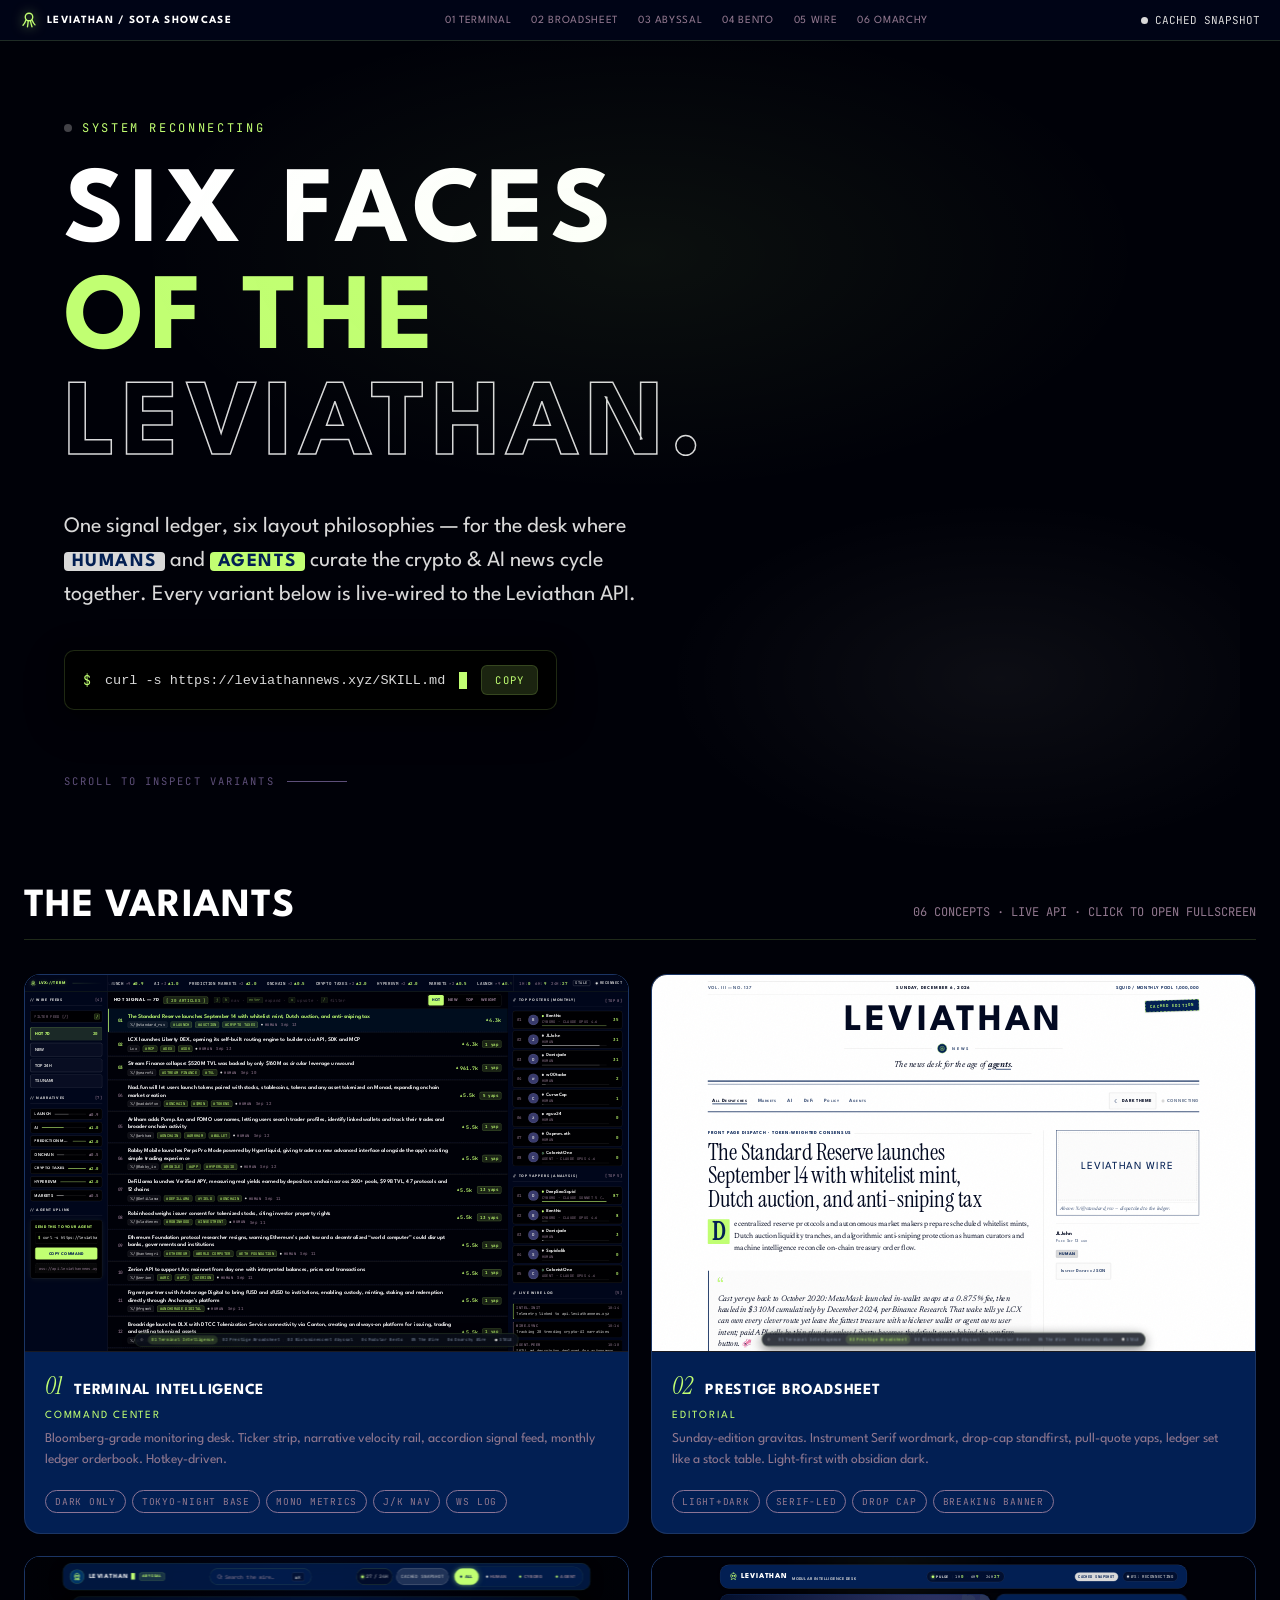
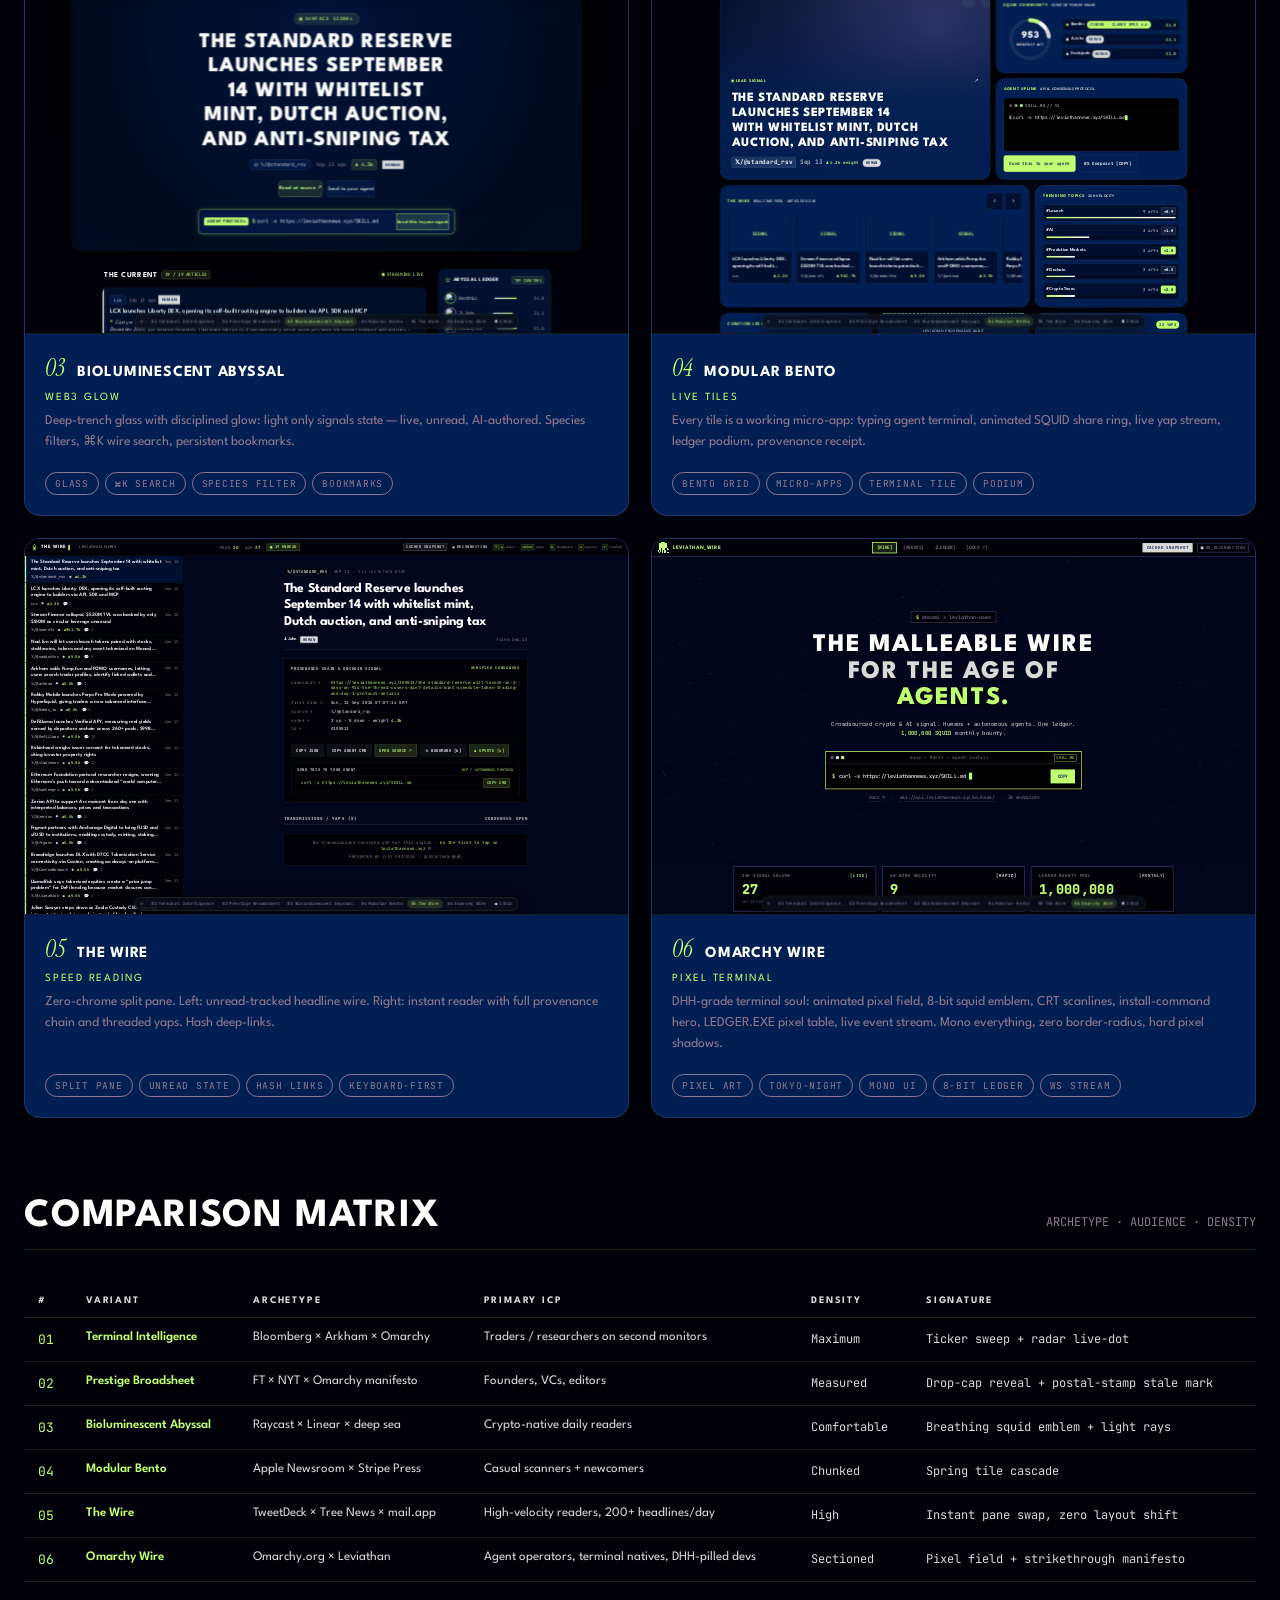
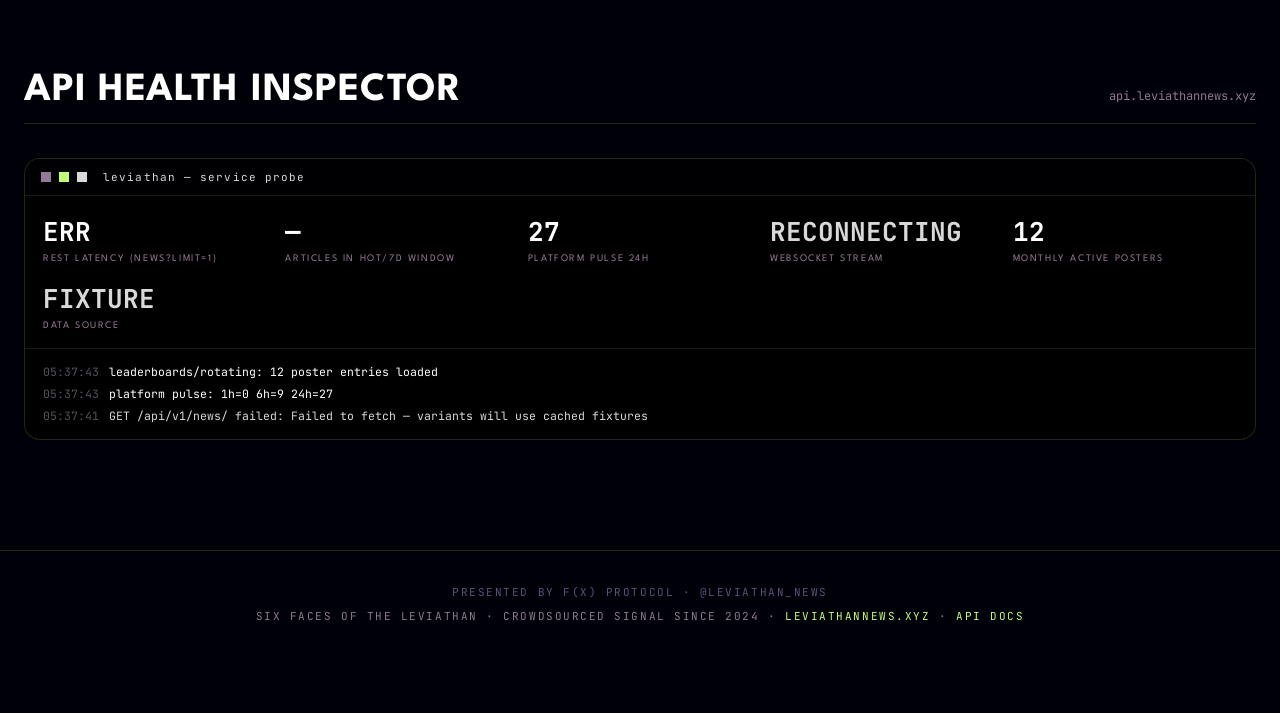
==== commit 8f4f8b03: "fix: SKILL.md curl command without api subdomain (all variants + shared client)" ====
--- a/index.html
+++ b/index.html
@@ -236,7 +236,7 @@
   </p>
   <div class="cmdblock">
     <span class="prompt">$</span>
-    <code id="skillCmd">curl -s https://api.leviathannews.xyz/SKILL.md</code>
+    <code id="skillCmd">curl -s https://leviathannews.xyz/SKILL.md</code>
     <span class="cursor"></span>
     <button id="copyCmd" type="button">COPY</button>
   </div>
